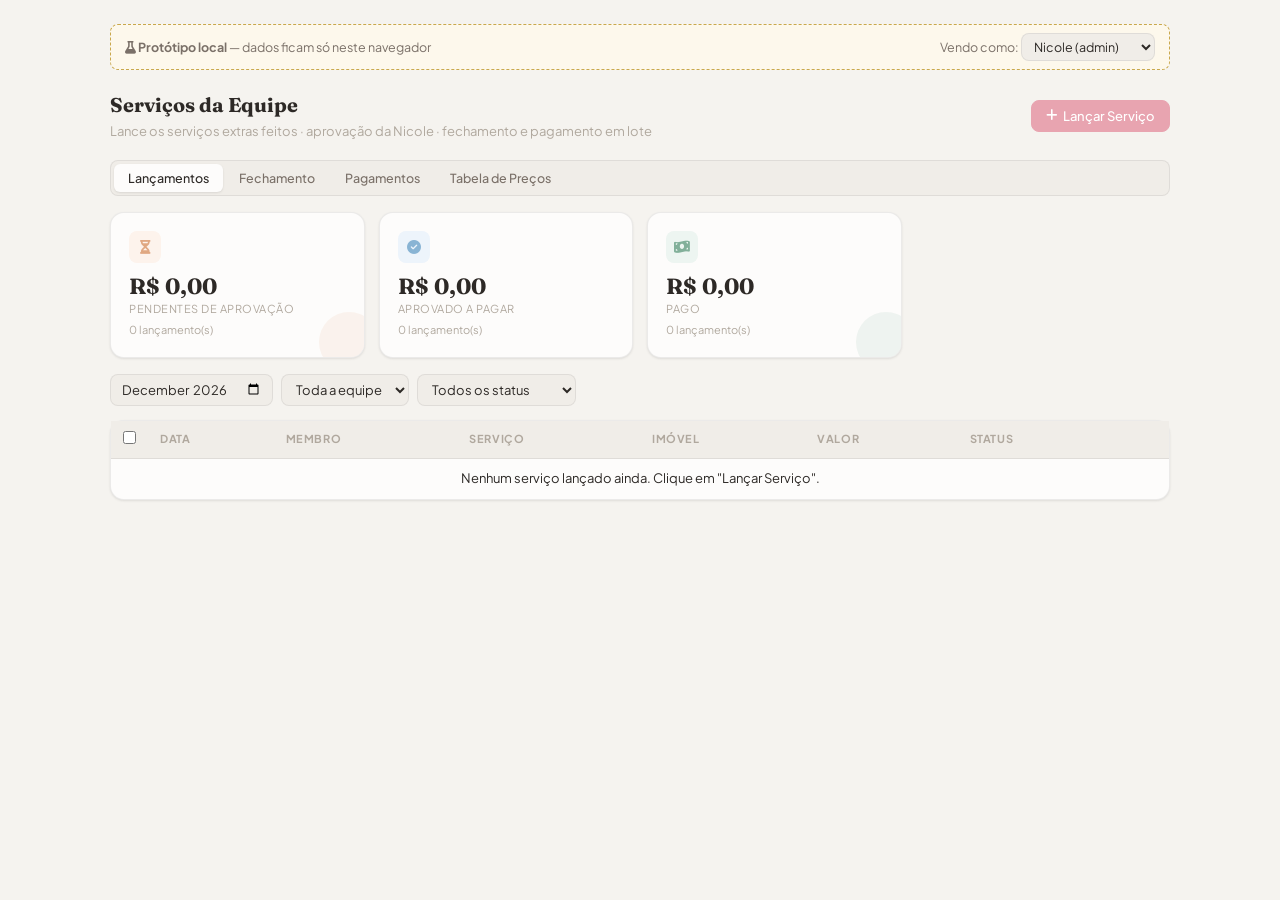
==== prototipos/servicos-equipe.html @ bc2e1a90 "protótipo local: Serviços da Equipe (lançamento, aprovação, fechamento e pagamento em lote) Co-Autho" ====
<!DOCTYPE html>
<html lang="pt-BR">
<head>
<meta charset="UTF-8">
<meta name="viewport" content="width=device-width, initial-scale=1.0">
<title>Serviços da Equipe — protótipo</title>
<link rel="preconnect" href="https://fonts.googleapis.com">
<link rel="preconnect" href="https://fonts.gstatic.com" crossorigin>
<link href="https://fonts.googleapis.com/css2?family=Fraunces:ital,opsz,wght@0,9..144,400;0,9..144,600;0,9..144,700&family=Plus+Jakarta+Sans:wght@300;400;500;600;700&display=swap" rel="stylesheet">
<link rel="stylesheet" href="https://cdnjs.cloudflare.com/ajax/libs/font-awesome/6.5.0/css/all.min.css">
<link rel="stylesheet" href="../css/styles.css?v=3">
<style>
  /* Protótipo sem sidebar: o body do Claire é flex por causa do menu lateral */
  body { display:block; }
  .proto-wrap { max-width:1100px; margin:0 auto; padding:24px 20px 60px; }
  .proto-bar { display:flex; align-items:center; justify-content:space-between; gap:12px; flex-wrap:wrap; background:var(--gold-light); border:1px dashed var(--gold); border-radius:var(--r-sm); padding:8px 14px; margin-bottom:20px; font-size:12.5px; color:var(--text2); }
  .se-status { font-size:10.5px; padding:2px 9px; border-radius:20px; font-weight:600; white-space:nowrap; }
  .se-status.pendente { background:var(--peach-light); color:var(--peach); }
  .se-status.aprovado { background:var(--sky-light); color:var(--sky); }
  .se-status.recusado { background:var(--vermelha-bg); color:var(--vermelha); }
  .se-status.pago     { background:var(--sage-light); color:var(--sage); }
  .se-icon-btn { background:none; border:none; color:var(--text3); cursor:pointer; font-size:12.5px; padding:3px 6px; border-radius:6px; }
  .se-icon-btn:hover { background:var(--bg3); color:var(--text); }
  .se-icon-btn.ok:hover { color:var(--sage); }
  .se-icon-btn.no:hover { color:var(--vermelha); }
  .se-filtros { display:flex; gap:8px; flex-wrap:wrap; margin-bottom:14px; align-items:center; }
  .se-filtros .form-input, .se-filtros .form-select { width:auto; padding:6px 10px; font-size:13px; }
  .se-chip { border:1px solid var(--border2); background:var(--bg2); border-radius:20px; padding:5px 12px; font-size:12.5px; cursor:pointer; font-family:inherit; color:var(--text2); }
  .se-chip.active { background:var(--rose); border-color:var(--rose); color:#fff; }
  .se-membro-card { border:1px solid var(--border); border-radius:var(--r-sm); margin-bottom:10px; background:var(--bg2); }
  .se-membro-head { display:flex; align-items:center; gap:10px; padding:10px 14px; cursor:pointer; }
  .se-membro-head .nome { font-weight:600; flex:1; }
  .se-membro-head .total { font-family:var(--font-display); font-weight:700; font-size:17px; color:var(--sage); }
  .se-membro-itens { border-top:1px solid var(--border); padding:4px 14px 10px; display:none; }
  .se-membro-card.open .se-membro-itens { display:block; }
  .se-aviso { background:var(--peach-light); border:1px solid var(--peach-mid); color:#9a6440; border-radius:var(--r-sm); padding:9px 13px; font-size:12.5px; margin-bottom:12px; }
  .se-vazio { text-align:center; padding:26px; color:var(--text3); font-size:13px; }
  .se-tab-panel { display:none; }
  .se-tab-panel.active { display:block; }
  /* Relatório */
  #se-relatorio { font-size:13px; }
  #se-relatorio h3 { font-family:var(--font-display); font-size:15px; margin:16px 0 6px; display:flex; justify-content:space-between; }
  #se-relatorio .rel-total { margin-top:16px; padding-top:10px; border-top:2px solid var(--text); display:flex; justify-content:space-between; font-weight:700; font-size:15px; }
  @media (max-width:700px){
    .proto-wrap { padding:16px 12px 60px; }
    .form-row { grid-template-columns:1fr; }
    .se-hide-mobile { display:none; }
    .metrics-grid { grid-template-columns:repeat(3,1fr) !important; gap:6px !important; }
    .metric-card { padding:10px !important; }
    .metric-card .metric-icon { display:none; }
    .metric-card .metric-value { font-size:14px !important; }
    .metric-card .metric-label { font-size:9px; letter-spacing:0; }
    .data-table th, .data-table td { padding:8px 6px; }
  }
  @media print {
    body * { visibility:hidden; }
    #se-relatorio, #se-relatorio * { visibility:visible; }
    #se-relatorio { position:absolute; left:0; top:0; width:100%; }
    .modal-overlay { background:none; }
  }
</style>
</head>
<body>
<div class="proto-wrap">

  <!-- Só no protótipo: no Claire isso vem do login (getCurrentUser/isAdmin) -->
  <div class="proto-bar">
    <span><i class="fa-solid fa-flask"></i> <b>Protótipo local</b> — dados ficam só neste navegador</span>
    <span>Vendo como:
      <select class="form-select" id="se-usuario" onchange="trocarUsuarioProto(this.value)" style="width:auto;display:inline-block;padding:4px 8px;font-size:12.5px;"></select>
    </span>
  </div>

  <div style="display:flex;align-items:center;justify-content:space-between;margin-bottom:18px;flex-wrap:wrap;gap:10px;">
    <div>
      <h2 style="font-family:var(--font-display);font-size:20px;font-weight:700;">Serviços da Equipe</h2>
      <p style="color:var(--text3);font-size:13px;margin-top:2px;">Lance os serviços extras feitos · aprovação da Nicole · fechamento e pagamento em lote</p>
    </div>
    <button class="btn btn-rose" onclick="abrirNovoServico()"><i class="fa-solid fa-plus"></i> Lançar Serviço</button>
  </div>

  <div class="tab-bar" style="margin-bottom:16px;flex-wrap:wrap;">
    <button class="tab-btn se-tab-btn active" data-tab="lancamentos" onclick="switchSETab('lancamentos')">Lançamentos</button>
    <button class="tab-btn se-tab-btn se-admin" data-tab="fechamento" onclick="switchSETab('fechamento')">Fechamento</button>
    <button class="tab-btn se-tab-btn se-admin" data-tab="historico" onclick="switchSETab('historico')">Pagamentos</button>
    <button class="tab-btn se-tab-btn se-admin" data-tab="tabela" onclick="switchSETab('tabela')">Tabela de Preços</button>
  </div>

  <!-- ── LANÇAMENTOS ── -->
  <div class="se-tab-panel active" id="se-tab-lancamentos">
    <div class="metrics-grid" id="se-resumo" style="margin-bottom:16px;"></div>
    <div class="se-filtros">
      <input type="month" class="form-input" id="se-f-mes" onchange="renderServicosEquipe()" title="Mês">
      <select class="form-select se-admin" id="se-f-membro" onchange="renderServicosEquipe()"></select>
      <select class="form-select" id="se-f-status" onchange="renderServicosEquipe()">
        <option value="">Todos os status</option>
        <option value="pendente">Pendente</option>
        <option value="aprovado">Aprovado (a pagar)</option>
        <option value="pago">Pago</option>
        <option value="recusado">Recusado</option>
      </select>
      <button class="btn btn-sm btn-sage se-admin" id="se-btn-aprovar-lote" onclick="aprovarSelecionados()" style="display:none;"><i class="fa-solid fa-check-double"></i> Aprovar selecionados</button>
    </div>
    <div class="card"><div style="overflow-x:auto;"><table class="data-table">
      <thead><tr>
        <th class="se-admin" style="width:28px;"><input type="checkbox" id="se-sel-todos" onchange="selecionarTodosPendentes(this.checked)" title="Selecionar pendentes"></th>
        <th>Data</th><th class="se-admin">Membro</th><th>Serviço</th><th class="se-hide-mobile">Imóvel</th><th>Valor</th><th>Status</th><th></th>
      </tr></thead>
      <tbody id="se-tbody"></tbody>
    </table></div></div>
  </div>

  <!-- ── FECHAMENTO ── -->
  <div class="se-tab-panel" id="se-tab-fechamento">
    <div class="card" style="margin-bottom:16px;"><div class="card-body">
      <div class="form-label" style="margin-bottom:8px;">Período</div>
      <div class="se-filtros" id="se-presets"></div>
      <div class="se-filtros" style="margin-bottom:0;">
        <label style="font-size:12px;color:var(--text3);">De</label>
        <input type="date" class="form-input" id="se-fc-ini" onchange="_fcPreset='custom';renderFechamento()">
        <label style="font-size:12px;color:var(--text3);">até</label>
        <input type="date" class="form-input" id="se-fc-fim" onchange="_fcPreset='custom';renderFechamento()">
      </div>
    </div></div>
    <div id="se-fc-aviso"></div>
    <div class="metrics-grid" id="se-fc-resumo" style="margin-bottom:16px;"></div>
    <div id="se-fc-membros"></div>
    <div style="display:flex;gap:8px;justify-content:flex-end;flex-wrap:wrap;margin-top:14px;">
      <button class="btn" onclick="exportarCSVFechamento()"><i class="fa-solid fa-file-csv"></i> Exportar CSV</button>
      <button class="btn" onclick="abrirRelatorioFechamento()"><i class="fa-solid fa-file-lines"></i> Ver relatório</button>
      <button class="btn btn-sage" onclick="abrirConfirmarPagamento()"><i class="fa-solid fa-money-bill-wave"></i> Registrar pagamento</button>
    </div>
  </div>

  <!-- ── HISTÓRICO DE PAGAMENTOS ── -->
  <div class="se-tab-panel" id="se-tab-historico">
    <div class="card"><div style="overflow-x:auto;"><table class="data-table">
      <thead><tr><th>Pago em</th><th>Período</th><th>Pessoas</th><th>Itens</th><th>Total</th><th></th></tr></thead>
      <tbody id="se-hist-tbody"></tbody>
    </table></div></div>
  </div>

  <!-- ── TABELA DE PREÇOS ── -->
  <div class="se-tab-panel" id="se-tab-tabela">
    <div style="display:flex;justify-content:space-between;align-items:center;margin-bottom:12px;flex-wrap:wrap;gap:8px;">
      <p style="font-size:13px;color:var(--text3);">Valor padrão que já vem preenchido ao lançar. Dá pra ajustar em cada lançamento.</p>
      <button class="btn btn-sm btn-rose" onclick="adicionarTipoServico()"><i class="fa-solid fa-plus"></i> Novo tipo</button>
    </div>
    <div class="card"><div style="overflow-x:auto;"><table class="data-table">
      <thead><tr><th>Serviço</th><th style="width:160px;">Valor padrão (R$)</th><th style="width:130px;">Unidade</th><th style="width:60px;"></th></tr></thead>
      <tbody id="se-tabela-tbody"></tbody>
    </table></div></div>
  </div>

</div>

<!-- Modal: lançar/editar serviço -->
<div class="modal-overlay" id="modal-servico-equipe">
  <div class="modal" style="width:520px;max-width:calc(100vw - 24px);">
    <div class="modal-title" id="se-modal-title">Lançar Serviço</div>
    <div class="form-row">
      <div class="form-group"><label class="form-label">Data em que fez</label><input type="date" class="form-input" id="se-data"></div>
      <div class="form-group"><label class="form-label">Quem fez</label><select class="form-select" id="se-membro"></select></div>
    </div>
    <div class="form-group"><label class="form-label">Serviço</label><select class="form-select" id="se-tipo" onchange="_seAoTrocarTipo()"></select></div>
    <div class="form-group" id="se-desc-wrap" style="display:none;"><label class="form-label">Qual serviço?</label><input type="text" class="form-input" id="se-desc" placeholder="Descreva o serviço"></div>
    <div class="form-group"><label class="form-label">Imóvel (opcional)</label><input type="text" class="form-input" id="se-imovel" list="se-imoveis-list" placeholder="Ex: Apto 302 Leblon"><datalist id="se-imoveis-list"></datalist></div>
    <div class="form-row">
      <div class="form-group"><label class="form-label">Quantidade</label><input type="number" class="form-input" id="se-qtd" min="1" step="1" value="1" oninput="_seAtualizarTotal()"></div>
      <div class="form-group"><label class="form-label">Valor unitário (R$)</label><input type="number" class="form-input" id="se-valor" min="0" step="0.01" oninput="_seAtualizarTotal()"></div>
    </div>
    <div id="se-total-preview" style="font-size:13px;color:var(--text2);margin:-4px 0 12px;"></div>
    <div class="form-group"><label class="form-label">Observações</label><textarea class="form-input" id="se-obs" rows="2" placeholder="Detalhes úteis pra aprovação"></textarea></div>
    <div class="modal-footer"><button class="btn" onclick="closeModal('modal-servico-equipe')">Cancelar</button><button class="btn btn-rose" onclick="salvarServicoEquipe()"><i class="fa-solid fa-check"></i> Salvar</button></div>
  </div>
</div>

<!-- Modal: relatório -->
<div class="modal-overlay" id="modal-se-relatorio">
  <div class="modal" style="width:720px;max-width:calc(100vw - 24px);max-height:90vh;overflow-y:auto;">
    <div id="se-relatorio"></div>
    <div class="modal-footer"><button class="btn" onclick="closeModal('modal-se-relatorio')">Fechar</button><button class="btn" onclick="copiarResumoRelatorio()"><i class="fa-regular fa-copy"></i> Copiar resumo</button><button class="btn btn-rose" onclick="window.print()"><i class="fa-solid fa-print"></i> Imprimir / PDF</button></div>
  </div>
</div>

<!-- Modal: confirmar pagamento -->
<div class="modal-overlay" id="modal-se-pagar">
  <div class="modal" style="width:460px;max-width:calc(100vw - 24px);">
    <div class="modal-title">Registrar pagamento</div>
    <div id="se-pagar-resumo" style="font-size:13px;margin-bottom:14px;"></div>
    <div class="form-group"><label class="form-label">Data do pagamento</label><input type="date" class="form-input" id="se-pagar-data"></div>
    <div class="form-group"><label class="form-label">Observação (opcional)</label><input type="text" class="form-input" id="se-pagar-obs" placeholder="Ex: PIX enviado"></div>
    <div class="modal-footer"><button class="btn" onclick="closeModal('modal-se-pagar')">Cancelar</button><button class="btn btn-sage" onclick="confirmarPagamentoSE()"><i class="fa-solid fa-check"></i> Confirmar pagamento</button></div>
  </div>
</div>

<!-- Modal: recusar -->
<div class="modal-overlay" id="modal-se-recusar">
  <div class="modal" style="width:420px;max-width:calc(100vw - 24px);">
    <div class="modal-title">Recusar lançamento</div>
    <div class="form-group"><label class="form-label">Motivo</label><textarea class="form-input" id="se-recusar-motivo" rows="3" placeholder="A pessoa vai ver esse motivo"></textarea></div>
    <div class="modal-footer"><button class="btn" onclick="closeModal('modal-se-recusar')">Cancelar</button><button class="btn btn-rose" onclick="confirmarRecusaSE()">Recusar</button></div>
  </div>
</div>

<div id="se-toast" style="position:fixed;bottom:22px;left:50%;transform:translateX(-50%);background:var(--text);color:#fff;padding:9px 18px;border-radius:20px;font-size:13px;display:none;z-index:999;"></div>

<script>
/* ═══════════════════════════════════════════════════════════════
   SERVIÇOS DA EQUIPE — protótipo standalone
   Na integração com o Claire:
   - servicosEquipe / servicosTipos / servicosPagamentos viram chaves de
     sync (nx_servicos_equipe, nx_servicos_tipos, nx_servicos_pagamentos)
     e entram em _MERGE_POR_ID_KEYS + backend/app/merge.py.
   - _seUsuario()/_seIsAdmin() trocam por getCurrentUser()/isAdmin(), e o
     membro logado vem de u.attId.
   - SE_MEMBROS vem de ATTS (+ outrosMembros).
   - esc/brl/showToast/closeModal já existem no app.js.
   ═══════════════════════════════════════════════════════════════ */

// ── helpers (já existem no app.js) ──
function esc(s){ return String(s==null?'':s).replace(/[&<>"']/g,c=>({'&':'&amp;','<':'&lt;','>':'&gt;','"':'&quot;',"'":'&#39;'}[c])); }
function brl(v){ return 'R$ '+(parseFloat(v)||0).toLocaleString('pt-BR',{minimumFractionDigits:2,maximumFractionDigits:2}); }
function closeModal(id){ document.getElementById(id).classList.remove('open'); }
let _toastT=null;
function showToast(msg){ const t=document.getElementById('se-toast'); t.textContent=msg; t.style.display='block'; clearTimeout(_toastT); _toastT=setTimeout(()=>t.style.display='none',2200); }
function _hoje(){ const d=new Date(); return d.getFullYear()+'-'+String(d.getMonth()+1).padStart(2,'0')+'-'+String(d.getDate()).padStart(2,'0'); }
function _df(d){ return d?d.split('-').reverse().join('/'):'—'; }

// ── dados ──
const SE_MEMBROS=[
  {id:'patricia',name:'Patrícia'},{id:'sara',name:'Sara'},{id:'lisarb',name:'Lisarb'},{id:'lais',name:'Laís'},
];
// {id, data:'YYYY-MM-DD', membroId, tipoId, descricao, imovelNome, qtd, valorUnit, obs,
//  status:'pendente'|'aprovado'|'recusado', motivoRecusa, criadoPor, criadoEm,
//  aprovadoPor, aprovadoEm, pagamentoId}
let servicosEquipe=[];
// {id, nome, valor, unidade} — id 'outro' é reservado pra serviço livre
let servicosTipos=[];
// {id, dataPagamento, ini, fim, itens:[ids], totais:{membroId:valor}, total, obs, criadoEm}
let servicosPagamentos=[];

const SE_TIPOS_EXEMPLO=[
  {id:1,nome:'Check-in presencial',valor:50,unidade:'por check-in'},
  {id:2,nome:'Vistoria de saída',valor:40,unidade:'por vistoria'},
  {id:3,nome:'Plantão extra',valor:120,unidade:'por turno'},
  {id:4,nome:'Compra/entrega de enxoval',valor:35,unidade:'por ida'},
];

function _seLoad(){
  try{
    servicosEquipe=JSON.parse(localStorage.getItem('proto_servicos_equipe')||'[]');
    servicosPagamentos=JSON.parse(localStorage.getItem('proto_servicos_pagamentos')||'[]');
    const t=localStorage.getItem('proto_servicos_tipos');
    servicosTipos=t?JSON.parse(t):SE_TIPOS_EXEMPLO.slice();
  }catch(e){ servicosTipos=SE_TIPOS_EXEMPLO.slice(); }
}
function _seSave(){
  try{
    localStorage.setItem('proto_servicos_equipe',JSON.stringify(servicosEquipe));
    localStorage.setItem('proto_servicos_tipos',JSON.stringify(servicosTipos));
    localStorage.setItem('proto_servicos_pagamentos',JSON.stringify(servicosPagamentos));
  }catch(e){ showToast('Não foi possível salvar neste navegador'); }
}

// ── usuário (simulado no protótipo) ──
let _seUserId='admin';
function _seIsAdmin(){ return _seUserId==='admin'; }
function _seUsuario(){ return _seIsAdmin()?{id:'admin',nome:'Nicole'}:{id:_seUserId,nome:_seNomeMembro(_seUserId)}; }
function _seNomeMembro(id){ const m=SE_MEMBROS.find(x=>x.id===id); return m?m.name:id; }
function trocarUsuarioProto(id){
  _seUserId=id; try{ localStorage.setItem('proto_servicos_user',id); }catch(e){}
  document.querySelectorAll('.se-admin').forEach(el=>el.style.display=_seIsAdmin()?'':'none');
  if(!_seIsAdmin()) switchSETab('lancamentos');
  renderServicosEquipe();
}

// ── cálculo ──
function seValorItem(s){ return (parseFloat(s.qtd)||1)*(parseFloat(s.valorUnit)||0); }
function seStatus(s){ return s.pagamentoId?'pago':(s.status||'pendente'); }
function seNomeServico(s){
  if(s.tipoId==='outro'||!s.tipoId) return s.descricao||'Outro';
  const t=servicosTipos.find(x=>x.id===s.tipoId);
  return (t?t.nome:(s.tipoNome||'Serviço'))+(s.descricao?' — '+s.descricao:'');
}

// ── abas ──
let _seTab='lancamentos';
function switchSETab(tab){
  _seTab=tab;
  document.querySelectorAll('.se-tab-btn').forEach(b=>b.classList.toggle('active',b.dataset.tab===tab));
  document.querySelectorAll('.se-tab-panel').forEach(p=>p.classList.toggle('active',p.id==='se-tab-'+tab));
  if(tab==='fechamento') renderFechamento();
  else if(tab==='historico') renderHistoricoPagamentos();
  else if(tab==='tabela') renderTabelaPrecos();
  else renderServicosEquipe();
}

// ── lançamentos ──
let _seSelecionados=new Set();
function renderServicosEquipe(){
  const u=_seUsuario(), admin=_seIsAdmin();
  const fm=document.getElementById('se-f-membro');
  if(fm && !fm.options.length) fm.innerHTML='<option value="">Toda a equipe</option>'+SE_MEMBROS.map(m=>'<option value="'+m.id+'">'+esc(m.name)+'</option>').join('');
  const mes=document.getElementById('se-f-mes').value;
  const membro=admin?document.getElementById('se-f-membro').value:u.id;
  const st=document.getElementById('se-f-status').value;

  let lista=servicosEquipe.filter(s=>(!mes||(s.data||'').startsWith(mes)) && (!membro||s.membroId===membro));
  const base=lista;
  if(st) lista=lista.filter(s=>seStatus(s)===st);
  lista.sort((a,b)=>(b.data||'').localeCompare(a.data||'')||b.id-a.id);

  const soma=f=>base.filter(f).reduce((t,s)=>t+seValorItem(s),0);
  const qtd=f=>base.filter(f).length;
  const cards=[
    {l:'Pendentes de aprovação',v:brl(soma(s=>seStatus(s)==='pendente')),sub:qtd(s=>seStatus(s)==='pendente')+' lançamento(s)',c:'peach',i:'fa-hourglass-half'},
    {l:'Aprovado a pagar',v:brl(soma(s=>seStatus(s)==='aprovado')),sub:qtd(s=>seStatus(s)==='aprovado')+' lançamento(s)',c:'sky',i:'fa-circle-check'},
    {l:'Pago',v:brl(soma(s=>seStatus(s)==='pago')),sub:qtd(s=>seStatus(s)==='pago')+' lançamento(s)',c:'sage',i:'fa-money-bill-wave'},
  ];
  document.getElementById('se-resumo').innerHTML=cards.map(x=>'<div class="metric-card '+x.c+'"><div class="metric-icon '+x.c+'"><i class="fa-solid '+x.i+'"></i></div><div class="metric-value" style="font-size:22px;">'+x.v+'</div><div class="metric-label">'+x.l+'</div><div class="metric-delta neutral">'+x.sub+'</div></div>').join('');

  // seleção só vale pra pendentes visíveis
  const idsPend=new Set(lista.filter(s=>seStatus(s)==='pendente').map(s=>s.id));
  _seSelecionados=new Set([..._seSelecionados].filter(id=>idsPend.has(id)));
  const btnLote=document.getElementById('se-btn-aprovar-lote');
  btnLote.style.display=admin&&_seSelecionados.size?'':'none';
  btnLote.innerHTML='<i class="fa-solid fa-check-double"></i> Aprovar selecionados ('+_seSelecionados.size+')';
  document.getElementById('se-sel-todos').checked=idsPend.size>0&&_seSelecionados.size===idsPend.size;

  const stLabel={pendente:'Pendente',aprovado:'Aprovado',recusado:'Recusado',pago:'Pago'};
  const tb=document.getElementById('se-tbody');
  if(!lista.length){
    tb.innerHTML='<tr><td colspan="8" class="se-vazio">'+(servicosEquipe.length?'Nenhum lançamento com esses filtros.':'Nenhum serviço lançado ainda. Clique em "Lançar Serviço".')+'</td></tr>';
    return;
  }
  tb.innerHTML=lista.map(s=>{
    const status=seStatus(s);
    const podeEditar=status!=='pago' && (admin || (s.membroId===u.id && status!=='aprovado'));
    let acoes='';
    if(admin && status==='pendente') acoes+='<button class="se-icon-btn ok" onclick="aprovarServico('+s.id+')" title="Aprovar"><i class="fa-solid fa-check"></i></button><button class="se-icon-btn no" onclick="abrirRecusarServico('+s.id+')" title="Recusar"><i class="fa-solid fa-xmark"></i></button>';
    if(admin && (status==='aprovado'||status==='recusado')) acoes+='<button class="se-icon-btn" onclick="voltarPendente('+s.id+')" title="Voltar para pendente"><i class="fa-solid fa-rotate-left"></i></button>';
    if(podeEditar) acoes+='<button class="se-icon-btn" onclick="abrirEditarServico('+s.id+')" title="Editar"><i class="fa-solid fa-pen"></i></button><button class="se-icon-btn" onclick="deletarServico('+s.id+')" title="Apagar"><i class="fa-solid fa-trash"></i></button>';
    const qtdTxt=(parseFloat(s.qtd)||1)>1?'<div style="font-size:10.5px;color:var(--text3);">'+s.qtd+' × '+brl(s.valorUnit)+'</div>':'';
    const obs=s.obs?'<div style="font-size:11px;color:var(--text3);margin-top:2px;">'+esc(s.obs)+'</div>':'';
    const recusa=status==='recusado'&&s.motivoRecusa?'<div style="font-size:11px;color:var(--vermelha);margin-top:2px;"><i class="fa-solid fa-circle-info"></i> '+esc(s.motivoRecusa)+'</div>':'';
    const chk=admin?'<td>'+(status==='pendente'?'<input type="checkbox" data-id="'+s.id+'" '+(_seSelecionados.has(s.id)?'checked':'')+' onchange="toggleSelServico('+s.id+',this.checked)">':'')+'</td>':'';
    return '<tr>'+chk+
      '<td style="white-space:nowrap;font-size:12.5px;">'+_df(s.data)+'</td>'+
      (admin?'<td style="font-weight:600;font-size:13px;">'+esc(_seNomeMembro(s.membroId))+'</td>':'')+
      '<td>'+esc(seNomeServico(s))+obs+recusa+'</td>'+
      '<td class="se-hide-mobile" style="font-size:12px;">'+esc(s.imovelNome||'—')+'</td>'+
      '<td style="white-space:nowrap;font-weight:600;">'+brl(seValorItem(s))+qtdTxt+'</td>'+
      '<td><span class="se-status '+status+'">'+stLabel[status]+'</span></td>'+
      '<td style="white-space:nowrap;text-align:right;">'+acoes+'</td></tr>';
  }).join('');
}
function toggleSelServico(id,on){ on?_seSelecionados.add(id):_seSelecionados.delete(id); renderServicosEquipe(); }
function selecionarTodosPendentes(on){
  _seSelecionados=new Set();
  if(on) document.querySelectorAll('#se-tbody input[data-id]').forEach(c=>_seSelecionados.add(+c.dataset.id));
  renderServicosEquipe();
}

// ── modal de lançamento ──
let _seEditId=null;
function _sePreencherSelects(){
  const u=_seUsuario();
  const sm=document.getElementById('se-membro');
  sm.innerHTML=SE_MEMBROS.map(m=>'<option value="'+m.id+'">'+esc(m.name)+'</option>').join('');
  sm.disabled=!_seIsAdmin(); if(!_seIsAdmin()) sm.value=u.id;
  document.getElementById('se-tipo').innerHTML=servicosTipos.map(t=>'<option value="'+t.id+'">'+esc(t.nome)+' — '+brl(t.valor)+(t.unidade?' '+esc(t.unidade):'')+'</option>').join('')+'<option value="outro">Outro (descrever)</option>';
  const imoveis=[...new Set(servicosEquipe.map(s=>s.imovelNome).filter(Boolean))].sort();
  document.getElementById('se-imoveis-list').innerHTML=imoveis.map(n=>'<option value="'+esc(n)+'">').join('');
}
function _seAoTrocarTipo(){
  const v=document.getElementById('se-tipo').value;
  document.getElementById('se-desc-wrap').style.display=v==='outro'?'':'none';
  document.getElementById('se-desc').placeholder=v==='outro'?'Descreva o serviço':'';
  if(v!=='outro'){ const t=servicosTipos.find(x=>String(x.id)===v); if(t) document.getElementById('se-valor').value=t.valor; }
  else document.getElementById('se-valor').value='';
  _seAtualizarTotal();
}
function _seAtualizarTotal(){
  const q=parseFloat(document.getElementById('se-qtd').value)||1, v=parseFloat(document.getElementById('se-valor').value)||0;
  document.getElementById('se-total-preview').innerHTML=q>1?'Total: <b>'+brl(q*v)+'</b>':'';
}
function abrirNovoServico(){
  _seEditId=null; _sePreencherSelects();
  document.getElementById('se-modal-title').textContent='Lançar Serviço';
  document.getElementById('se-data').value=_hoje();
  document.getElementById('se-imovel').value=''; document.getElementById('se-obs').value=''; document.getElementById('se-desc').value='';
  document.getElementById('se-qtd').value=1;
  document.getElementById('se-tipo').selectedIndex=0; _seAoTrocarTipo();
  document.getElementById('modal-servico-equipe').classList.add('open');
}
function abrirEditarServico(id){
  const s=servicosEquipe.find(x=>x.id===id); if(!s) return;
  _seEditId=id; _sePreencherSelects();
  document.getElementById('se-modal-title').textContent='Editar Serviço';
  document.getElementById('se-data').value=s.data||'';
  document.getElementById('se-membro').value=s.membroId;
  document.getElementById('se-tipo').value=String(s.tipoId||'outro');
  document.getElementById('se-desc-wrap').style.display=s.tipoId==='outro'?'':'none';
  document.getElementById('se-desc').value=s.descricao||'';
  document.getElementById('se-imovel').value=s.imovelNome||'';
  document.getElementById('se-qtd').value=s.qtd||1;
  document.getElementById('se-valor').value=s.valorUnit;
  document.getElementById('se-obs').value=s.obs||'';
  _seAtualizarTotal();
  document.getElementById('modal-servico-equipe').classList.add('open');
}
function salvarServicoEquipe(){
  const tipoV=document.getElementById('se-tipo').value;
  const tipoId=tipoV==='outro'?'outro':+tipoV;
  const desc=document.getElementById('se-desc').value.trim();
  const data=document.getElementById('se-data').value;
  const valor=parseFloat(document.getElementById('se-valor').value);
  if(!data){ showToast('Informe a data.'); return; }
  if(tipoId==='outro'&&!desc){ showToast('Descreva o serviço.'); return; }
  if(isNaN(valor)||valor<0){ showToast('Informe o valor.'); return; }
  const u=_seUsuario();
  const membroId=_seIsAdmin()?document.getElementById('se-membro').value:u.id;
  const tipo=servicosTipos.find(x=>x.id===tipoId);
  const campos={data, membroId, tipoId, tipoNome:tipo?tipo.nome:'', descricao:desc, imovelNome:document.getElementById('se-imovel').value.trim(),
    qtd:Math.max(1,parseFloat(document.getElementById('se-qtd').value)||1), valorUnit:valor, obs:document.getElementById('se-obs').value.trim()};
  if(_seEditId){
    const s=servicosEquipe.find(x=>x.id===_seEditId); if(!s) return;
    Object.assign(s,campos);
    // membro editou um recusado → volta pra fila de aprovação
    if(!_seIsAdmin() && s.status==='recusado'){ s.status='pendente'; s.motivoRecusa=''; }
  } else {
    // lançado pela admin já entra aprovado; pela equipe entra pendente
    const admin=_seIsAdmin();
    servicosEquipe.unshift(Object.assign({id:Date.now(), status:admin?'aprovado':'pendente', motivoRecusa:'', criadoPor:u.id, criadoEm:new Date().toISOString(),
      aprovadoPor:admin?u.id:'', aprovadoEm:admin?new Date().toISOString():'', pagamentoId:null},campos));
  }
  _seSave(); closeModal('modal-servico-equipe'); renderServicosEquipe();
  showToast(_seEditId?'Lançamento atualizado':(_seIsAdmin()?'Serviço lançado e aprovado':'Serviço lançado — aguardando aprovação'));
}
function deletarServico(id){
  if(!confirm('Apagar este lançamento?')) return;
  servicosEquipe=servicosEquipe.filter(x=>x.id!==id); _seSave(); renderServicosEquipe();
}

// ── aprovação ──
function aprovarServico(id){
  const s=servicosEquipe.find(x=>x.id===id); if(!s) return;
  s.status='aprovado'; s.motivoRecusa=''; s.aprovadoPor=_seUsuario().id; s.aprovadoEm=new Date().toISOString();
  _seSave(); renderServicosEquipe(); showToast('Aprovado');
}
function aprovarSelecionados(){
  const n=_seSelecionados.size; if(!n) return;
  _seSelecionados.forEach(id=>{ const s=servicosEquipe.find(x=>x.id===id); if(s&&seStatus(s)==='pendente'){ s.status='aprovado'; s.aprovadoPor=_seUsuario().id; s.aprovadoEm=new Date().toISOString(); } });
  _seSelecionados.clear(); _seSave(); renderServicosEquipe(); showToast(n+' lançamento(s) aprovado(s)');
}
let _seRecusarId=null;
function abrirRecusarServico(id){ _seRecusarId=id; document.getElementById('se-recusar-motivo').value=''; document.getElementById('modal-se-recusar').classList.add('open'); }
function confirmarRecusaSE(){
  const s=servicosEquipe.find(x=>x.id===_seRecusarId); if(!s) return;
  s.status='recusado'; s.motivoRecusa=document.getElementById('se-recusar-motivo').value.trim(); s.aprovadoPor=''; s.aprovadoEm='';
  _seSave(); closeModal('modal-se-recusar'); renderServicosEquipe();
}
function voltarPendente(id){
  const s=servicosEquipe.find(x=>x.id===id); if(!s||s.pagamentoId) return;
  s.status='pendente'; s.motivoRecusa=''; s.aprovadoPor=''; s.aprovadoEm='';
  _seSave(); renderServicosEquipe();
}

// ── fechamento ──
let _fcPreset='mes_atual';
let _fcExcluidos=new Set(); // membros desmarcados neste fechamento
function _fimDoMes(y,m){ return new Date(y,m+1,0).getDate(); }
function _fmt(y,m,d){ return y+'-'+String(m+1).padStart(2,'0')+'-'+String(d).padStart(2,'0'); }
function _sePresets(){
  const d=new Date(), y=d.getFullYear(), m=d.getMonth();
  const py=m===0?y-1:y, pm=m===0?11:m-1;
  const nomeMes=(yy,mm)=>new Date(yy,mm,1).toLocaleDateString('pt-BR',{month:'long'});
  return [
    {id:'mes_atual',     l:'Este mês ('+nomeMes(y,m)+')',      ini:_fmt(y,m,1),   fim:_fmt(y,m,_fimDoMes(y,m))},
    {id:'mes_passado',   l:'Mês passado ('+nomeMes(py,pm)+')', ini:_fmt(py,pm,1), fim:_fmt(py,pm,_fimDoMes(py,pm))},
    {id:'q1',            l:'1ª quinzena',                      ini:_fmt(y,m,1),   fim:_fmt(y,m,15)},
    {id:'q2',            l:'2ª quinzena',                      ini:_fmt(y,m,16),  fim:_fmt(y,m,_fimDoMes(y,m))},
    {id:'tudo_aberto',   l:'Tudo em aberto',                   ini:'',            fim:''},
  ];
}
function aplicarPresetFechamento(id){
  _fcPreset=id;
  const p=_sePresets().find(x=>x.id===id);
  document.getElementById('se-fc-ini').value=p?p.ini:'';
  document.getElementById('se-fc-fim').value=p?p.fim:'';
  renderFechamento();
}
function _fcPeriodo(){ return {ini:document.getElementById('se-fc-ini').value, fim:document.getElementById('se-fc-fim').value}; }
function _noPeriodo(s,p){ return (!p.ini||s.data>=p.ini) && (!p.fim||s.data<=p.fim); }
function _fcItensAPagar(){
  const p=_fcPeriodo();
  return servicosEquipe.filter(s=>seStatus(s)==='aprovado' && _noPeriodo(s,p) && !_fcExcluidos.has(s.membroId));
}
function _fcAgruparPorMembro(itens){
  const g={};
  itens.forEach(s=>{ (g[s.membroId]=g[s.membroId]||[]).push(s); });
  return Object.keys(g).map(id=>({id, nome:_seNomeMembro(id), itens:g[id].sort((a,b)=>a.data.localeCompare(b.data)), total:g[id].reduce((t,s)=>t+seValorItem(s),0)}))
    .sort((a,b)=>a.nome.localeCompare(b.nome));
}
function renderFechamento(){
  if(!document.getElementById('se-fc-ini').value && !document.getElementById('se-fc-fim').value && _fcPreset!=='tudo_aberto' && _fcPreset!=='custom'){
    const p=_sePresets().find(x=>x.id===_fcPreset); if(p){ document.getElementById('se-fc-ini').value=p.ini; document.getElementById('se-fc-fim').value=p.fim; }
  }
  document.getElementById('se-presets').innerHTML=_sePresets().map(p=>'<button class="se-chip '+(_fcPreset===p.id?'active':'')+'" onclick="aplicarPresetFechamento(\''+p.id+'\')">'+esc(p.l)+'</button>').join('');

  const p=_fcPeriodo();
  const pend=servicosEquipe.filter(s=>seStatus(s)==='pendente' && _noPeriodo(s,p));
  document.getElementById('se-fc-aviso').innerHTML=pend.length
    ?'<div class="se-aviso"><i class="fa-solid fa-triangle-exclamation"></i> '+pend.length+' lançamento(s) neste período ainda <b>aguardando aprovação</b> ('+brl(pend.reduce((t,s)=>t+seValorItem(s),0))+'). Eles não entram no pagamento até serem aprovados. <a href="#" onclick="irParaPendentes();return false;" style="color:inherit;font-weight:600;">Revisar agora →</a></div>':'';

  // todos os membros com algo aprovado no período (inclusive desmarcados)
  const todos=_fcAgruparPorMembro(servicosEquipe.filter(s=>seStatus(s)==='aprovado' && _noPeriodo(s,p)));
  const incluidos=todos.filter(g=>!_fcExcluidos.has(g.id));
  const total=incluidos.reduce((t,g)=>t+g.total,0);
  document.getElementById('se-fc-resumo').innerHTML=[
    {l:'Total a pagar',v:brl(total),c:'sage',i:'fa-sack-dollar'},
    {l:'Pessoas',v:incluidos.length,c:'lav',i:'fa-users'},
    {l:'Lançamentos',v:incluidos.reduce((t,g)=>t+g.itens.length,0),c:'sky',i:'fa-list'},
  ].map(x=>'<div class="metric-card '+x.c+'"><div class="metric-icon '+x.c+'"><i class="fa-solid '+x.i+'"></i></div><div class="metric-value" style="font-size:22px;">'+x.v+'</div><div class="metric-label">'+x.l+'</div></div>').join('');

  const box=document.getElementById('se-fc-membros');
  if(!todos.length){ box.innerHTML='<div class="card"><div class="se-vazio">Nada aprovado e em aberto neste período.</div></div>'; return; }
  box.innerHTML=todos.map(g=>{
    const fora=_fcExcluidos.has(g.id);
    return '<div class="se-membro-card" id="se-fc-m-'+g.id+'" style="'+(fora?'opacity:.45;':'')+'">'+
      '<div class="se-membro-head" onclick="this.parentNode.classList.toggle(\'open\')">'+
        '<input type="checkbox" '+(fora?'':'checked')+' onclick="event.stopPropagation()" onchange="toggleMembroFechamento(\''+g.id+'\',this.checked)" title="Incluir neste pagamento">'+
        '<span class="nome">'+esc(g.nome)+' <span style="font-weight:400;font-size:12px;color:var(--text3);">· '+g.itens.length+' serviço(s)</span></span>'+
        '<span class="total">'+brl(g.total)+'</span><i class="fa-solid fa-chevron-down" style="font-size:11px;color:var(--text3);"></i>'+
      '</div>'+
      '<div class="se-membro-itens"><table class="data-table"><tbody>'+
        g.itens.map(s=>'<tr><td style="font-size:12px;white-space:nowrap;width:80px;">'+_df(s.data)+'</td><td style="font-size:12.5px;">'+esc(seNomeServico(s))+(s.imovelNome?' <span style="color:var(--text3);">· '+esc(s.imovelNome)+'</span>':'')+'</td><td style="text-align:right;white-space:nowrap;font-size:12.5px;">'+((parseFloat(s.qtd)||1)>1?'<span style="color:var(--text3);font-size:11px;">'+s.qtd+' × '+brl(s.valorUnit)+' =</span> ':'')+'<b>'+brl(seValorItem(s))+'</b></td></tr>').join('')+
      '</tbody></table></div></div>';
  }).join('');
}
function toggleMembroFechamento(id,on){ on?_fcExcluidos.delete(id):_fcExcluidos.add(id); renderFechamento(); }
function irParaPendentes(){ document.getElementById('se-f-status').value='pendente'; document.getElementById('se-f-mes').value=''; switchSETab('lancamentos'); }
function _fcLabelPeriodo(ini,fim){
  if(!ini&&!fim) return 'Tudo em aberto';
  return (ini?_df(ini):'início')+' a '+(fim?_df(fim):'hoje');
}

// ── relatório ──
let _relTextoResumo='';
function _montarRelatorio(grupos,titulo,subtitulo){
  const total=grupos.reduce((t,g)=>t+g.total,0);
  _relTextoResumo='*'+titulo+'*\n'+subtitulo+'\n\n'+grupos.map(g=>g.nome+': '+brl(g.total)+' ('+g.itens.length+' serviço'+(g.itens.length>1?'s':'')+')').join('\n')+'\n\n*Total: '+brl(total)+'*';
  return '<div style="display:flex;justify-content:space-between;align-items:flex-start;gap:10px;border-bottom:1px solid var(--border2);padding-bottom:10px;">'+
      '<div><div style="font-family:var(--font-display);font-size:19px;font-weight:700;">'+esc(titulo)+'</div><div style="color:var(--text2);font-size:12.5px;">'+esc(subtitulo)+'</div></div>'+
      '<div style="text-align:right;font-size:11.5px;color:var(--text3);">WeCare Hosting<br>gerado em '+_df(_hoje())+'</div></div>'+
    grupos.map(g=>'<h3><span>'+esc(g.nome)+'</span><span>'+brl(g.total)+'</span></h3>'+
      '<table class="data-table"><thead><tr><th>Data</th><th>Serviço</th><th>Imóvel</th><th style="text-align:right;">Qtd</th><th style="text-align:right;">Valor</th></tr></thead><tbody>'+
      g.itens.map(s=>'<tr><td style="white-space:nowrap;">'+_df(s.data)+'</td><td>'+esc(seNomeServico(s))+'</td><td>'+esc(s.imovelNome||'—')+'</td><td style="text-align:right;">'+(s.qtd||1)+'</td><td style="text-align:right;white-space:nowrap;">'+brl(seValorItem(s))+'</td></tr>').join('')+
      '</tbody></table>').join('')+
    '<div class="rel-total"><span>Total geral</span><span>'+brl(total)+'</span></div>';
}
function abrirRelatorioFechamento(){
  const grupos=_fcAgruparPorMembro(_fcItensAPagar());
  if(!grupos.length){ showToast('Nada a pagar neste período.'); return; }
  const p=_fcPeriodo();
  document.getElementById('se-relatorio').innerHTML=_montarRelatorio(grupos,'Serviços Extras — prévia de pagamento','Período: '+_fcLabelPeriodo(p.ini,p.fim)+' · ainda não pago');
  document.getElementById('modal-se-relatorio').classList.add('open');
}
function abrirRelatorioPagamento(pagId){
  const pg=servicosPagamentos.find(x=>x.id===pagId); if(!pg) return;
  const grupos=_fcAgruparPorMembro(servicosEquipe.filter(s=>s.pagamentoId===pagId));
  document.getElementById('se-relatorio').innerHTML=_montarRelatorio(grupos,'Serviços Extras — comprovante de pagamento','Período: '+_fcLabelPeriodo(pg.ini,pg.fim)+' · pago em '+_df(pg.dataPagamento)+(pg.obs?' · '+pg.obs:''));
  document.getElementById('modal-se-relatorio').classList.add('open');
}
function copiarResumoRelatorio(){
  if(navigator.clipboard) navigator.clipboard.writeText(_relTextoResumo).then(()=>showToast('Resumo copiado — cole no WhatsApp'),()=>showToast('Não foi possível copiar'));
}
function exportarCSVFechamento(){
  const itens=_fcItensAPagar();
  if(!itens.length){ showToast('Nada a pagar neste período.'); return; }
  const linhas=[['Membro','Data','Serviço','Imóvel','Qtd','Valor unitário','Total','Obs']];
  itens.slice().sort((a,b)=>_seNomeMembro(a.membroId).localeCompare(_seNomeMembro(b.membroId))||a.data.localeCompare(b.data)).forEach(s=>{
    linhas.push([_seNomeMembro(s.membroId),_df(s.data),seNomeServico(s),s.imovelNome||'',s.qtd||1,String(s.valorUnit).replace('.',','),String(seValorItem(s).toFixed(2)).replace('.',','),s.obs||'']);
  });
  const csv='﻿'+linhas.map(l=>l.map(c=>'"'+String(c).replace(/"/g,'""')+'"').join(';')).join('\n');
  const a=document.createElement('a'); a.href=URL.createObjectURL(new Blob([csv],{type:'text/csv;charset=utf-8'}));
  const p=_fcPeriodo(); a.download='servicos-equipe_'+(p.ini||'inicio')+'_'+(p.fim||'hoje')+'.csv'; a.click();
}

// ── pagamento em lote ──
function abrirConfirmarPagamento(){
  const grupos=_fcAgruparPorMembro(_fcItensAPagar());
  if(!grupos.length){ showToast('Nada a pagar neste período.'); return; }
  const total=grupos.reduce((t,g)=>t+g.total,0);
  document.getElementById('se-pagar-resumo').innerHTML=grupos.map(g=>'<div style="display:flex;justify-content:space-between;padding:3px 0;"><span>'+esc(g.nome)+'</span><b>'+brl(g.total)+'</b></div>').join('')+
    '<div style="display:flex;justify-content:space-between;padding-top:8px;margin-top:6px;border-top:1px solid var(--border2);font-size:14px;"><span>Total</span><b style="color:var(--sage);">'+brl(total)+'</b></div>'+
    '<div style="font-size:11.5px;color:var(--text3);margin-top:8px;">Todos esses lançamentos vão ficar marcados como <b>Pago</b>. Dá pra desfazer depois em Pagamentos.</div>';
  document.getElementById('se-pagar-data').value=_hoje(); document.getElementById('se-pagar-obs').value='';
  document.getElementById('modal-se-pagar').classList.add('open');
}
function confirmarPagamentoSE(){
  const itens=_fcItensAPagar(); if(!itens.length) return;
  const p=_fcPeriodo();
  const grupos=_fcAgruparPorMembro(itens);
  const pg={id:Date.now(), dataPagamento:document.getElementById('se-pagar-data').value||_hoje(), ini:p.ini, fim:p.fim,
    itens:itens.map(s=>s.id), totais:Object.fromEntries(grupos.map(g=>[g.id,+g.total.toFixed(2)])),
    total:+grupos.reduce((t,g)=>t+g.total,0).toFixed(2), obs:document.getElementById('se-pagar-obs').value.trim(), criadoEm:new Date().toISOString()};
  itens.forEach(s=>{ s.pagamentoId=pg.id; });
  servicosPagamentos.unshift(pg);
  _seSave(); closeModal('modal-se-pagar'); renderFechamento();
  showToast('Pagamento registrado: '+brl(pg.total));
  abrirRelatorioPagamento(pg.id);
}
function renderHistoricoPagamentos(){
  const tb=document.getElementById('se-hist-tbody');
  if(!servicosPagamentos.length){ tb.innerHTML='<tr><td colspan="6" class="se-vazio">Nenhum pagamento registrado ainda.</td></tr>'; return; }
  tb.innerHTML=servicosPagamentos.map(pg=>{
    const pessoas=Object.keys(pg.totais||{}).map(_seNomeMembro).join(', ');
    return '<tr><td style="white-space:nowrap;">'+_df(pg.dataPagamento)+'</td><td style="font-size:12.5px;">'+esc(_fcLabelPeriodo(pg.ini,pg.fim))+(pg.obs?'<div style="font-size:11px;color:var(--text3);">'+esc(pg.obs)+'</div>':'')+'</td>'+
      '<td style="font-size:12.5px;">'+esc(pessoas)+'</td><td>'+(pg.itens||[]).length+'</td><td style="font-weight:600;color:var(--sage);white-space:nowrap;">'+brl(pg.total)+'</td>'+
      '<td style="white-space:nowrap;text-align:right;"><button class="se-icon-btn" onclick="abrirRelatorioPagamento('+pg.id+')" title="Ver relatório"><i class="fa-solid fa-file-lines"></i></button><button class="se-icon-btn no" onclick="desfazerPagamento('+pg.id+')" title="Desfazer pagamento"><i class="fa-solid fa-rotate-left"></i></button></td></tr>';
  }).join('');
}
function desfazerPagamento(id){
  if(!confirm('Desfazer este pagamento? Os lançamentos voltam para "Aprovado (a pagar)".')) return;
  servicosEquipe.forEach(s=>{ if(s.pagamentoId===id) s.pagamentoId=null; });
  servicosPagamentos=servicosPagamentos.filter(x=>x.id!==id);
  _seSave(); renderHistoricoPagamentos(); showToast('Pagamento desfeito');
}

// ── tabela de preços ──
function renderTabelaPrecos(){
  const tb=document.getElementById('se-tabela-tbody');
  if(!servicosTipos.length){ tb.innerHTML='<tr><td colspan="4" class="se-vazio">Nenhum tipo cadastrado.</td></tr>'; return; }
  tb.innerHTML=servicosTipos.map(t=>'<tr>'+
    '<td><input class="form-input" value="'+esc(t.nome)+'" onchange="setTipoCampo('+t.id+',\'nome\',this.value)" style="padding:6px 9px;font-size:13px;"></td>'+
    '<td><input type="number" class="form-input" value="'+t.valor+'" min="0" step="0.01" onchange="setTipoCampo('+t.id+',\'valor\',this.value)" style="padding:6px 9px;font-size:13px;"></td>'+
    '<td><input class="form-input" value="'+esc(t.unidade||'')+'" placeholder="ex: por turno" onchange="setTipoCampo('+t.id+',\'unidade\',this.value)" style="padding:6px 9px;font-size:13px;"></td>'+
    '<td><button class="se-icon-btn no" onclick="removerTipoServico('+t.id+')" title="Remover"><i class="fa-solid fa-trash"></i></button></td></tr>').join('');
}
function setTipoCampo(id,campo,v){
  const t=servicosTipos.find(x=>x.id===id); if(!t) return;
  t[campo]=campo==='valor'?(parseFloat(v)||0):v.trim(); _seSave(); showToast('Tabela atualizada');
}
function adicionarTipoServico(){ servicosTipos.push({id:Date.now(),nome:'Novo serviço',valor:0,unidade:''}); _seSave(); renderTabelaPrecos(); }
function removerTipoServico(id){
  // lançamentos antigos guardam tipoNome, então continuam legíveis
  if(!confirm('Remover este tipo? Lançamentos já feitos continuam com o nome.')) return;
  servicosTipos=servicosTipos.filter(x=>x.id!==id); _seSave(); renderTabelaPrecos();
}

// ── init ──
document.querySelectorAll('.modal-overlay').forEach(o=>o.addEventListener('click',e=>{ if(e.target===o) o.classList.remove('open'); }));
_seLoad();
(function(){
  const su=document.getElementById('se-usuario');
  su.innerHTML='<option value="admin">Nicole (admin)</option>'+SE_MEMBROS.map(m=>'<option value="'+m.id+'">'+esc(m.name)+' (equipe)</option>').join('');
  let u='admin'; try{ u=localStorage.getItem('proto_servicos_user')||'admin'; }catch(e){}
  su.value=u;
  document.getElementById('se-f-mes').value=_hoje().substring(0,7);
  trocarUsuarioProto(u);
})();
</script>
</body>
</html>
---- css/styles.css ----
/* ═══════════════════════════════════
   NEXUS DASHBOARD — PASTEL CLEAN THEME
   ═══════════════════════════════════ */
*, *::before, *::after { box-sizing: border-box; margin: 0; padding: 0; }

:root {
  --bg:       #f5f3ef;
  --bg2:      #fdfcfb;
  --bg3:      #f0ede8;
  --bg4:      #e8e4de;
  --border:   rgba(0,0,0,0.07);
  --border2:  rgba(0,0,0,0.13);
  --text:     #2d2926;
  --text2:    #7a7068;
  --text3:    #b0a89e;

  /* Pastel accent palette */
  --rose:        #e8a4b0;
  --rose-light:  #fdf0f3;
  --rose-mid:    #f5d0d9;
  --lavender:    #a89ece;
  --lav-light:   #f2f0fb;
  --lav-mid:     #ddd8f5;
  --sage:        #82b09a;
  --sage-light:  #edf5f1;
  --sage-mid:    #c5e0d5;
  --peach:       #e0a882;
  --peach-light: #fdf3ec;
  --peach-mid:   #f5d8c4;
  --sky:         #89b4d4;
  --sky-light:   #edf4fb;
  --sky-mid:     #c7dff0;
  --gold:        #c9a84c;
  --gold-light:  #fdf8ec;
  --gold-mid:    #f0dfa0;
  --teal:        #4f9b90;
  --teal-light:  #eaf6f3;
  --teal-mid:    #b9ded7;

  /* Bandeira colors */
  --elite:       #b084e0;
  --elite-bg:    #f5eeff;
  --azul-flag:   #5fa8d4;
  --azul-bg:     #edf6fc;
  --verde-flag:  #5aab82;
  --verde-bg:    #edf8f2;
  --amarela:     #d4a843;
  --amarela-bg:  #fdf7e6;
  --vermelha:    #d4726a;
  --vermelha-bg: #fdf0ee;

  --font-display: 'Fraunces', serif;
  --font-body:    'Plus Jakarta Sans', sans-serif;
  --r:    14px;
  --r-sm: 8px;
  --sidebar-w: 248px;
  --shadow: 0 1px 3px rgba(0,0,0,0.06), 0 1px 2px rgba(0,0,0,0.04);
  --shadow-md: 0 4px 12px rgba(0,0,0,0.08);
}

html { scroll-behavior: smooth; }
body {
  font-family: var(--font-body);
  background: var(--bg);
  color: var(--text);
  min-height: 100vh;
  display: flex;
  font-size: 14px;
  line-height: 1.5;
}

/* ── SIDEBAR ── */
#sidebar {
  width: var(--sidebar-w);
  min-height: 100vh;
  background: var(--bg2);
  border-right: 1px solid var(--border);
  display: flex;
  flex-direction: column;
  position: fixed;
  left:0; top:0; bottom:0;
  z-index: 100;
}

.sidebar-logo {
  padding: 24px 20px 18px;
  border-bottom: 1px solid var(--border);
}

.logo-mark {
  font-family: var(--font-display);
  font-size: 22px;
  font-weight: 700;
  color: var(--text);
  letter-spacing: -0.5px;
}

.logo-mark span { color: var(--rose); }

.logo-sub {
  font-size: 11px;
  color: var(--text3);
  margin-top: 2px;
  letter-spacing: 0.4px;
}

.sidebar-nav { padding: 14px 10px; flex: 1; overflow-y: auto; min-height: 0; }

.nav-section {
  font-size: 10px;
  font-weight: 700;
  letter-spacing: 1.2px;
  text-transform: uppercase;
  color: var(--text3);
  padding: 0 10px;
  margin: 14px 0 5px;
}

.nav-item {
  display: flex;
  align-items: center;
  gap: 9px;
  padding: 9px 10px;
  border-radius: var(--r-sm);
  color: var(--text2);
  cursor: pointer;
  border: none; background: none;
  width: 100%; text-align: left;
  font-family: var(--font-body);
  font-size: 13.5px;
  transition: all 0.15s;
  margin-bottom: 1px;
}

.nav-item:hover { background: var(--bg3); color: var(--text); }

.nav-item.active {
  background: var(--rose-light);
  color: var(--rose);
  font-weight: 600;
}

.nav-item i { width: 16px; font-size: 13px; text-align:center; }

.nav-badge {
  margin-left: auto;
  background: var(--rose);
  color: #fff;
  font-size: 10px;
  font-weight: 700;
  border-radius: 20px;
  padding: 1px 7px;
}

.sidebar-user {
  padding: 14px 16px;
  border-top: 1px solid var(--border);
  display: flex;
  align-items: center;
  gap: 10px;
}

.user-avatar {
  width: 34px; height: 34px;
  border-radius: 50%;
  background: var(--rose-mid);
  display: flex; align-items:center; justify-content:center;
  font-family: var(--font-display);
  font-size: 14px; font-weight: 700;
  color: var(--rose);
  flex-shrink: 0;
}

.user-name { font-size: 13px; font-weight: 600; color: var(--text); }
.user-role { font-size: 11px; color: var(--text3); }

/* ── MAIN ── */
#main { margin-left: var(--sidebar-w); flex:1; min-height:100vh; display:flex; flex-direction:column; }

#topbar {
  background: var(--bg2);
  border-bottom: 1px solid var(--border);
  padding: 0 28px;
  height: 58px;
  display: flex;
  align-items: center;
  gap: 14px;
  position: sticky; top:0; z-index:50;
}

.topbar-title { font-family: var(--font-display); font-size: 16px; font-weight: 600; }
.topbar-date { font-size: 12px; color: var(--text3); }

.topbar-right { margin-left: auto; display:flex; align-items:center; gap:8px; }

.topbar-btn {
  width:34px; height:34px;
  border-radius: var(--r-sm);
  background: var(--bg3);
  border: 1px solid var(--border);
  color: var(--text2);
  cursor:pointer;
  display:flex; align-items:center; justify-content:center;
  font-size:14px;
  transition: all 0.15s;
}
.topbar-btn:hover { border-color: var(--border2); color:var(--text); }

.search-bar {
  display:flex; align-items:center; gap:8px;
  background: var(--bg3);
  border: 1px solid var(--border);
  border-radius: var(--r-sm);
  padding: 0 12px;
  height:34px; width:210px;
  transition: border-color 0.15s;
}
.search-bar:focus-within { border-color: var(--rose); }
.search-bar i { color:var(--text3); font-size:12px; }
.search-bar input { background:none; border:none; outline:none; color:var(--text); font-family:var(--font-body); font-size:13px; width:100%; }
.search-bar input::placeholder { color:var(--text3); }

#content { padding: 26px 28px; flex:1; }

/* ── PANELS ── */
.panel { display:none; }
.panel.active { display:block; }

/* ── CARDS ── */
.card {
  background: var(--bg2);
  border: 1px solid var(--border);
  border-radius: var(--r);
  box-shadow: var(--shadow);
}

.card-header {
  padding: 15px 18px;
  border-bottom: 1px solid var(--border);
  display:flex; align-items:center; gap:10px;
}

.card-title { font-size: 14px; font-weight: 600; color: var(--text); }
.card-sub { font-size: 12px; color: var(--text3); margin-top:1px; }
.card-action {
  margin-left: auto;
  font-size: 12px; color: var(--rose);
  cursor:pointer; padding: 4px 10px;
  border-radius: 20px; border: 1px solid transparent;
  background: none; font-family: var(--font-body);
  transition: all 0.15s;
}
.card-action:hover { background: var(--rose-light); border-color: var(--rose-mid); }
.card-body { padding: 16px 18px; }

/* ── METRIC CARDS ── */
.metrics-grid {
  display: grid;
  grid-template-columns: repeat(4, 1fr);
  gap: 14px;
  margin-bottom: 22px;
}

.metric-card {
  background: var(--bg2);
  border: 1px solid var(--border);
  border-radius: var(--r);
  padding: 18px;
  box-shadow: var(--shadow);
  position: relative;
  overflow: hidden;
  transition: box-shadow 0.2s;
}
.metric-card:hover { box-shadow: var(--shadow-md); }
.metric-card::after {
  content:'';
  position:absolute;
  bottom:0; right:0;
  width:60px; height:60px;
  border-radius: 50%;
  opacity: 0.12;
  transform: translate(15px, 15px);
}
.metric-card.rose::after { background: var(--rose); }
.metric-card.sage::after { background: var(--sage); }
.metric-card.peach::after { background: var(--peach); }
.metric-card.lav::after { background: var(--lavender); }

.metric-icon {
  width:32px; height:32px;
  border-radius: var(--r-sm);
  display:flex; align-items:center; justify-content:center;
  font-size:14px;
  margin-bottom:12px;
}
.metric-icon.rose { background:var(--rose-light); color:var(--rose); }
.metric-icon.sage { background:var(--sage-light); color:var(--sage); }
.metric-icon.peach { background:var(--peach-light); color:var(--peach); }
.metric-icon.lav { background:var(--lav-light); color:var(--lavender); }
.metric-icon.sky { background:var(--sky-light); color:var(--sky); }
.metric-icon.gold { background:var(--gold-light); color:var(--gold); }
.metric-icon.teal { background:var(--teal-light); color:var(--teal); }

.metric-value { font-family:var(--font-display); font-size:28px; font-weight:700; line-height:1; }
.metric-label { font-size:11px; color:var(--text3); margin-top:4px; text-transform:uppercase; letter-spacing:0.5px; }
.metric-delta { font-size:11px; margin-top:5px; }
.metric-delta.up { color:var(--sage); }
.metric-delta.neutral { color:var(--text3); }

/* ── BUTTONS ── */
.btn {
  display:inline-flex; align-items:center; gap:6px;
  padding:7px 14px;
  border-radius:var(--r-sm);
  font-size:13px; font-weight:500;
  cursor:pointer;
  border:1px solid var(--border);
  background:var(--bg2);
  color:var(--text);
  font-family:var(--font-body);
  transition: all 0.15s;
}
.btn:hover { border-color:var(--border2); background:var(--bg3); }

.btn-rose { background:var(--rose); border-color:var(--rose); color:#fff; }
.btn-rose:hover { background:#d98fa0; border-color:#d98fa0; }
.btn-sage { background:var(--sage); border-color:var(--sage); color:#fff; }
.btn-sage:hover { background:#6e9e88; border-color:#6e9e88; }
.btn-sm { padding:5px 10px; font-size:12px; }

/* ── BANDEIRA PILL ── */
.bandeira {
  display:inline-flex; align-items:center; gap:5px;
  padding:3px 10px;
  border-radius:20px;
  font-size:11px; font-weight:700;
  letter-spacing:0.3px;
  text-transform:uppercase;
}
.bandeira.elite   { background:var(--elite-bg); color:var(--elite); }
.bandeira.azul    { background:var(--azul-bg); color:var(--azul-flag); }
.bandeira.verde   { background:var(--verde-bg); color:var(--verde-flag); }
.bandeira.amarela { background:var(--amarela-bg); color:var(--amarela); }
.bandeira.vermelha{ background:var(--vermelha-bg); color:var(--vermelha); }

/* ── KPI BAR ── */
.kpi-bar-wrap { margin: 5px 0 2px; }
.kpi-bar-header { display:flex; justify-content:space-between; font-size:12px; margin-bottom:4px; }
.kpi-track { height:6px; background:var(--bg4); border-radius:3px; overflow:hidden; }
.kpi-fill { height:100%; border-radius:3px; transition: width 0.7s ease; }
.kpi-fill.rose { background:var(--rose); }
.kpi-fill.sage { background:var(--sage); }
.kpi-fill.peach { background:var(--peach); }
.kpi-fill.lav  { background:var(--lavender); }
.kpi-fill.sky  { background:var(--sky); }
.kpi-fill.gold { background:var(--gold); }
.kpi-fill.teal { background:var(--teal); }

/* ── FORM ── */
.form-group { margin-bottom:13px; }
.form-label { display:block; font-size:11.5px; color:var(--text2); font-weight:600; margin-bottom:5px; text-transform:uppercase; letter-spacing:0.4px; }
.form-input {
  width:100%; background:var(--bg3);
  border:1px solid var(--border); border-radius:var(--r-sm);
  padding:8px 11px; color:var(--text);
  font-family:var(--font-body); font-size:13.5px;
  outline:none; transition:border-color 0.15s;
}
.form-input:focus { border-color:var(--rose); background:var(--bg2); }
.form-input::placeholder { color:var(--text3); }
.form-select {
  width:100%; background:var(--bg3);
  border:1px solid var(--border); border-radius:var(--r-sm);
  padding:8px 11px; color:var(--text);
  font-family:var(--font-body); font-size:13.5px;
  outline:none; cursor:pointer;
}
.form-row { display:grid; grid-template-columns:1fr 1fr; gap:10px; }

/* ── MODAL ── */
.modal-overlay {
  position:fixed; inset:0;
  background:rgba(45,41,38,0.4);
  z-index:200;
  display:none; align-items:center; justify-content:center;
  backdrop-filter: blur(3px);
}
.modal-overlay.open { display:flex; }
.modal {
  background:var(--bg2);
  border:1px solid var(--border);
  border-radius: var(--r);
  width:500px; max-width:94vw;
  max-height:92vh; overflow-y:auto;
  padding:24px;
  box-shadow: var(--shadow-md);
  animation: modalIn 0.2s ease;
  max-height: 90vh;
  overflow-y: auto;
}
@keyframes modalIn {
  from { opacity:0; transform:translateY(-8px) scale(0.98); }
  to   { opacity:1; transform:translateY(0) scale(1); }
}
.modal-title { font-family:var(--font-display); font-size:18px; font-weight:700; margin-bottom:18px; color:var(--text); }
.modal-footer { display:flex; justify-content:flex-end; gap:8px; margin-top:18px; }

/* ── TABS ── */
.tab-bar {
  display:flex; background:var(--bg3);
  border:1px solid var(--border); border-radius:var(--r-sm);
  padding:3px; gap:2px;
}
.tab-btn {
  padding:6px 14px; border-radius:6px;
  font-size:12.5px; font-weight:500;
  cursor:pointer; border:none; background:none;
  color:var(--text2); font-family:var(--font-body);
  transition:all 0.15s;
}
.tab-btn.active { background:var(--bg2); color:var(--text); box-shadow:var(--shadow); }

/* ── TABLE ── */
.data-table { width:100%; border-collapse:collapse; }
.data-table th {
  font-size:11px; font-weight:700; color:var(--text3);
  text-transform:uppercase; letter-spacing:0.6px;
  padding:10px 12px;
  background:var(--bg3);
  border-bottom:1px solid var(--border);
  text-align:left;
}
.data-table td {
  padding:10px 12px;
  border-bottom:1px solid var(--border);
  font-size:13px;
  color:var(--text);
}
.data-table tr:last-child td { border-bottom:none; }
.data-table tr:hover td { background:var(--bg3); }

/* ── AVATAR ── */
.avatar {
  width:36px; height:36px; border-radius:50%;
  display:flex; align-items:center; justify-content:center;
  font-size:13px; font-weight:700;
  font-family:var(--font-display);
  flex-shrink:0;
}
.av-rose   { background:var(--rose-mid);  color:var(--rose); }
.av-lav    { background:var(--lav-mid);   color:var(--lavender); }
.av-sage   { background:var(--sage-mid);  color:var(--sage); }
.av-peach  { background:var(--peach-mid); color:var(--peach); }
.av-sky    { background:var(--sky-mid);   color:var(--sky); }
.av-gold   { background:var(--gold-mid);  color:var(--gold); }

/* ── POMODORO ── */
.timer-ring { position:relative; display:inline-block; }
.timer-svg { transform:rotate(-90deg); }
.timer-num {
  position:absolute; inset:0;
  display:flex; align-items:center; justify-content:center;
  font-family:var(--font-display); font-size:42px; font-weight:700;
}

/* ── SCROLLBAR ── */
::-webkit-scrollbar { width:5px; height:5px; }
::-webkit-scrollbar-track { background:transparent; }
::-webkit-scrollbar-thumb { background:var(--bg4); border-radius:3px; }

/* ── TWO/THREE COL ── */
.two-col { display:grid; grid-template-columns:1fr 340px; gap:18px; }
.three-col { display:grid; grid-template-columns:1fr 1fr 1fr; gap:16px; }
.two-col-eq { display:grid; grid-template-columns:1fr 1fr; gap:16px; }

/* ── DEMAND STATUS ── */
.demand-tag {
  font-size:10px; font-weight:700; padding:2px 8px;
  border-radius:20px; text-transform:uppercase; letter-spacing:0.3px;
}
.d-pending  { background:var(--peach-light); color:var(--peach); }
.d-done     { background:var(--sage-light); color:var(--sage); }
.d-late     { background:var(--vermelha-bg); color:var(--vermelha); }

/* ── SALARY CARD ── */
.salary-block {
  background:var(--bg3);
  border-radius:var(--r-sm);
  padding:14px;
  margin-bottom:10px;
}
.salary-block:last-child { margin-bottom:0; }
.salary-name { font-size:14px; font-weight:600; margin-bottom:10px; display:flex; align-items:center; gap:8px; }
.salary-row { display:flex; justify-content:space-between; font-size:13px; padding:3px 0; }
.salary-row.total { font-weight:700; font-size:14px; border-top:1px solid var(--border); padding-top:8px; margin-top:4px; }
.salary-label { color:var(--text2); }
.salary-val { font-weight:500; color:var(--text); }

/* ── EDITABLE INPUT ── */
.editable {
  background:var(--bg2); border:1px solid var(--border);
  border-radius:6px; padding:4px 8px;
  font-family:var(--font-body); font-size:13px; color:var(--text);
  width:70px; text-align:center; outline:none;
  transition:border-color 0.15s;
}
.editable:focus { border-color:var(--rose); }
.editable-wide { width:110px; text-align:left; }

/* ── NUMBER INPUT ── */
input[type=number] { -moz-appearance:textfield; }
input[type=number]::-webkit-inner-spin-button,
input[type=number]::-webkit-outer-spin-button { -webkit-appearance:none; margin:0; }

@media (max-width:1200px) {
  .metrics-grid { grid-template-columns:repeat(2,1fr); }
  .two-col { grid-template-columns:1fr; }
}

/* ── LOGIN SCREEN ── */





  to   { opacity:1; transform: translateY(0) scale(1); }
}














  25%{ transform:translateX(-6px); }
  75%{ transform:translateX(6px); }
}
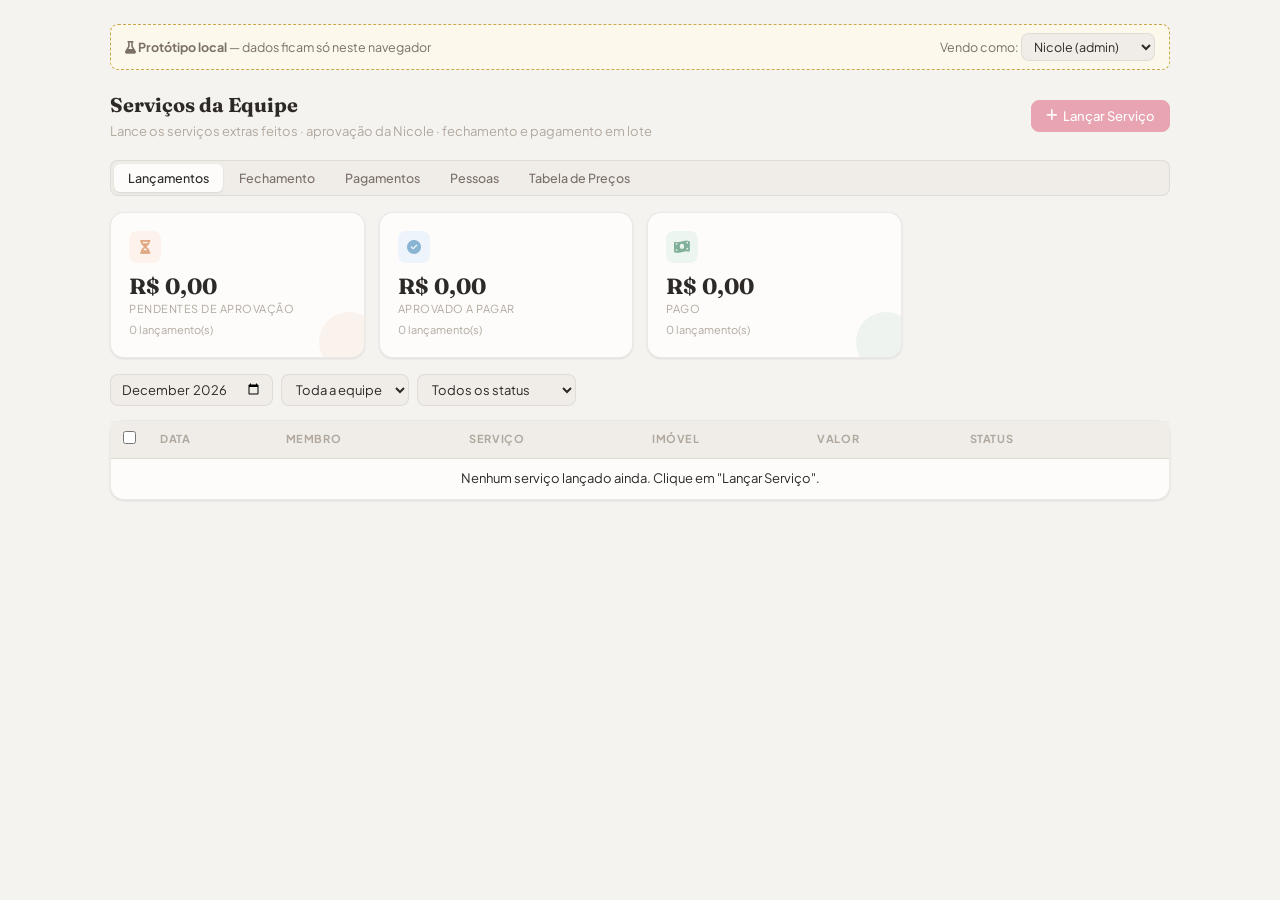
==== commit 97ae8daf: "protótipo Serviços da Equipe: cadastro de pessoas com dados de pagamento (PIX/conta) Co-Authored-By:" ====
--- a/prototipos/servicos-equipe.html
+++ b/prototipos/servicos-equipe.html
@@ -40,6 +40,7 @@
   /* Relatório */
   #se-relatorio { font-size:13px; }
   #se-relatorio h3 { font-family:var(--font-display); font-size:15px; margin:16px 0 6px; display:flex; justify-content:space-between; }
+  #se-relatorio .rel-pagina + .rel-pagina { margin-top:28px; padding-top:20px; border-top:2px dashed var(--border2); }
   #se-relatorio .rel-total { margin-top:16px; padding-top:10px; border-top:2px solid var(--text); display:flex; justify-content:space-between; font-weight:700; font-size:15px; }
   @media (max-width:700px){
     .proto-wrap { padding:16px 12px 60px; }
@@ -57,6 +58,8 @@
     #se-relatorio, #se-relatorio * { visibility:visible; }
     #se-relatorio { position:absolute; left:0; top:0; width:100%; }
     .modal-overlay { background:none; }
+    .modal { max-height:none !important; overflow:visible !important; box-shadow:none !important; }
+    #se-relatorio .rel-pagina + .rel-pagina { border-top:none; margin-top:0; padding-top:0; break-before:page; page-break-before:always; }
   }
 </style>
 </head>
@@ -82,7 +85,8 @@
   <div class="tab-bar" style="margin-bottom:16px;flex-wrap:wrap;">
     <button class="tab-btn se-tab-btn active" data-tab="lancamentos" onclick="switchSETab('lancamentos')">Lançamentos</button>
     <button class="tab-btn se-tab-btn se-admin" data-tab="fechamento" onclick="switchSETab('fechamento')">Fechamento</button>
-    <button class="tab-btn se-tab-btn se-admin" data-tab="historico" onclick="switchSETab('historico')">Pagamentos</button>
+    <button class="tab-btn se-tab-btn" data-tab="historico" onclick="switchSETab('historico')">Pagamentos</button>
+    <button class="tab-btn se-tab-btn se-admin" data-tab="pessoas" onclick="switchSETab('pessoas')">Pessoas</button>
     <button class="tab-btn se-tab-btn se-admin" data-tab="tabela" onclick="switchSETab('tabela')">Tabela de Preços</button>
   </div>
 
@@ -127,7 +131,8 @@
     <div id="se-fc-membros"></div>
     <div style="display:flex;gap:8px;justify-content:flex-end;flex-wrap:wrap;margin-top:14px;">
       <button class="btn" onclick="exportarCSVFechamento()"><i class="fa-solid fa-file-csv"></i> Exportar CSV</button>
-      <button class="btn" onclick="abrirRelatorioFechamento()"><i class="fa-solid fa-file-lines"></i> Ver relatório</button>
+      <button class="btn" onclick="abrirRelatorioFechamento('geral')"><i class="fa-solid fa-file-lines"></i> Relatório geral</button>
+      <button class="btn" onclick="abrirRelatorioFechamento('separado')"><i class="fa-solid fa-copy"></i> Relatórios por pessoa</button>
       <button class="btn btn-sage" onclick="abrirConfirmarPagamento()"><i class="fa-solid fa-money-bill-wave"></i> Registrar pagamento</button>
     </div>
   </div>
@@ -135,12 +140,26 @@
   <!-- ── HISTÓRICO DE PAGAMENTOS ── -->
   <div class="se-tab-panel" id="se-tab-historico">
     <div class="card"><div style="overflow-x:auto;"><table class="data-table">
-      <thead><tr><th>Pago em</th><th>Período</th><th>Pessoas</th><th>Itens</th><th>Total</th><th></th></tr></thead>
+      <thead><tr><th>Pago em</th><th>Período</th><th id="se-hist-th-pessoas">Por pessoa</th><th></th></tr></thead>
       <tbody id="se-hist-tbody"></tbody>
     </table></div></div>
   </div>
 
   <!-- ── TABELA DE PREÇOS ── -->
+  <div class="se-tab-panel" id="se-tab-pessoas">
+    <div style="display:flex;justify-content:space-between;align-items:center;margin-bottom:12px;flex-wrap:wrap;gap:8px;">
+      <p style="font-size:13px;color:var(--text3);">Quem pode receber por serviço extra, com os dados de pagamento.</p>
+      <div style="display:flex;gap:8px;align-items:center;">
+        <label style="font-size:12.5px;color:var(--text2);display:flex;align-items:center;gap:5px;cursor:pointer;"><input type="checkbox" id="se-p-inativos" onchange="renderPessoas()"> mostrar inativos</label>
+        <button class="btn btn-sm btn-rose" onclick="abrirNovaPessoa()"><i class="fa-solid fa-user-plus"></i> Nova pessoa</button>
+      </div>
+    </div>
+    <div class="card"><div style="overflow-x:auto;"><table class="data-table">
+      <thead><tr><th>Nome</th><th class="se-hide-mobile">Contato</th><th>Pagamento</th><th></th></tr></thead>
+      <tbody id="se-pessoas-tbody"></tbody>
+    </table></div></div>
+  </div>
+
   <div class="se-tab-panel" id="se-tab-tabela">
     <div style="display:flex;justify-content:space-between;align-items:center;margin-bottom:12px;flex-wrap:wrap;gap:8px;">
       <p style="font-size:13px;color:var(--text3);">Valor padrão que já vem preenchido ao lançar. Dá pra ajustar em cada lançamento.</p>
@@ -178,8 +197,9 @@
 <!-- Modal: relatório -->
 <div class="modal-overlay" id="modal-se-relatorio">
   <div class="modal" style="width:720px;max-width:calc(100vw - 24px);max-height:90vh;overflow-y:auto;">
+    <select class="form-select" id="se-rel-modo" onchange="trocarModoRelatorio(this.value)" style="margin-bottom:14px;"></select>
     <div id="se-relatorio"></div>
-    <div class="modal-footer"><button class="btn" onclick="closeModal('modal-se-relatorio')">Fechar</button><button class="btn" onclick="copiarResumoRelatorio()"><i class="fa-regular fa-copy"></i> Copiar resumo</button><button class="btn btn-rose" onclick="window.print()"><i class="fa-solid fa-print"></i> Imprimir / PDF</button></div>
+    <div class="modal-footer"><button class="btn" onclick="closeModal('modal-se-relatorio')">Fechar</button><button class="btn" id="se-rel-copiar" onclick="copiarResumoRelatorio()"><i class="fa-regular fa-copy"></i> Copiar resumo</button><button class="btn btn-sage" id="se-rel-whats" onclick="enviarWhatsRelatorio()" style="display:none;"><i class="fa-brands fa-whatsapp"></i> Enviar no WhatsApp</button><button class="btn btn-rose" onclick="window.print()"><i class="fa-solid fa-print"></i> Imprimir / PDF</button></div>
   </div>
 </div>
 
@@ -200,6 +220,35 @@
     <div class="modal-title">Recusar lançamento</div>
     <div class="form-group"><label class="form-label">Motivo</label><textarea class="form-input" id="se-recusar-motivo" rows="3" placeholder="A pessoa vai ver esse motivo"></textarea></div>
     <div class="modal-footer"><button class="btn" onclick="closeModal('modal-se-recusar')">Cancelar</button><button class="btn btn-rose" onclick="confirmarRecusaSE()">Recusar</button></div>
+  </div>
+</div>
+
+<!-- Modal: pessoa (fica por último pra abrir por cima do modal de lançamento) -->
+<div class="modal-overlay" id="modal-se-pessoa">
+  <div class="modal" style="width:540px;max-width:calc(100vw - 24px);max-height:92vh;overflow-y:auto;">
+    <div class="modal-title" id="se-pessoa-title">Nova pessoa</div>
+    <div class="form-row">
+      <div class="form-group"><label class="form-label">Nome *</label><input type="text" class="form-input" id="sp-nome" placeholder="Nome como aparece no relatório"></div>
+      <div class="form-group"><label class="form-label">Função</label><input type="text" class="form-input" id="sp-funcao" list="sp-funcoes" placeholder="Ex: Atendente, Diarista"><datalist id="sp-funcoes"><option value="Atendente"><option value="Coordenação"><option value="Diarista"><option value="Manutenção"><option value="Freelancer"></datalist></div>
+    </div>
+    <div class="form-row">
+      <div class="form-group"><label class="form-label">WhatsApp</label><input type="tel" class="form-input" id="sp-telefone" placeholder="(21) 99999-9999"></div>
+      <div class="form-group"><label class="form-label">CPF / CNPJ</label><input type="text" class="form-input" id="sp-documento" placeholder="Pra recibo / nota"></div>
+    </div>
+    <div class="form-label" style="margin:6px 0 8px;color:var(--text);">Dados para pagamento</div>
+    <div class="form-row">
+      <div class="form-group"><label class="form-label">Tipo da chave PIX</label><select class="form-select" id="sp-pixtipo"><option value="">—</option></select></div>
+      <div class="form-group"><label class="form-label">Chave PIX</label><input type="text" class="form-input" id="sp-pixchave"></div>
+    </div>
+    <details style="margin-bottom:13px;"><summary style="font-size:12.5px;color:var(--text2);cursor:pointer;">Conta bancária (se não usar PIX)</summary>
+      <div class="form-group" style="margin-top:10px;"><label class="form-label">Banco</label><input type="text" class="form-input" id="sp-banco"></div>
+      <div class="form-row">
+        <div class="form-group"><label class="form-label">Agência</label><input type="text" class="form-input" id="sp-agencia"></div>
+        <div class="form-group"><label class="form-label">Conta</label><input type="text" class="form-input" id="sp-conta"></div>
+      </div>
+    </details>
+    <div class="form-group"><label class="form-label">Observações</label><textarea class="form-input" id="sp-obs" rows="2" placeholder="Ex: pagar só no dia 5, conta no nome da mãe…"></textarea></div>
+    <div class="modal-footer"><button class="btn" onclick="closeModal('modal-se-pessoa')">Cancelar</button><button class="btn btn-rose" onclick="salvarPessoa()"><i class="fa-solid fa-check"></i> Salvar</button></div>
   </div>
 </div>
 
@@ -214,7 +263,8 @@
      e entram em _MERGE_POR_ID_KEYS + backend/app/merge.py.
    - _seUsuario()/_seIsAdmin() trocam por getCurrentUser()/isAdmin(), e o
      membro logado vem de u.attId.
-   - SE_MEMBROS vem de ATTS (+ outrosMembros).
+   - servicosPessoas vira nx_servicos_pessoas; na migração, semear com ATTS
+     (+ outrosMembros) e ligar pessoa↔usuário pelo attId pra equipe lançar o próprio.
    - esc/brl/showToast/closeModal já existem no app.js.
    ═══════════════════════════════════════════════════════════════ */
 
@@ -228,9 +278,16 @@
 function _df(d){ return d?d.split('-').reverse().join('/'):'—'; }
 
 // ── dados ──
-const SE_MEMBROS=[
-  {id:'patricia',name:'Patrícia'},{id:'sara',name:'Sara'},{id:'lisarb',name:'Lisarb'},{id:'lais',name:'Laís'},
-];
+// Cadastro de quem pode receber por serviço extra. Inativos saem dos selects
+// mas continuam nos lançamentos/pagamentos antigos (por isso não se apaga quem já tem histórico).
+// {id, nome, funcao, telefone, documento, pixTipo, pixChave, banco, agencia, conta, obs, ativo}
+let servicosPessoas=[];
+const SE_PESSOAS_INICIAIS=[
+  {id:'patricia',nome:'Patrícia'},{id:'sara',nome:'Sara'},{id:'lisarb',nome:'Lisarb'},{id:'lais',nome:'Laís'},
+].map(p=>Object.assign({funcao:'Atendente',telefone:'',documento:'',pixTipo:'',pixChave:'',banco:'',agencia:'',conta:'',obs:'',ativo:true},p));
+const SE_PIX_TIPOS={cpf:'CPF',cnpj:'CNPJ',telefone:'Telefone',email:'E-mail',aleatoria:'Chave aleatória'};
+function _sePessoasAtivas(){ return servicosPessoas.filter(p=>p.ativo!==false).sort((a,b)=>a.nome.localeCompare(b.nome)); }
+function _sePessoa(id){ return servicosPessoas.find(x=>x.id===id); }
 // {id, data:'YYYY-MM-DD', membroId, tipoId, descricao, imovelNome, qtd, valorUnit, obs,
 //  status:'pendente'|'aprovado'|'recusado', motivoRecusa, criadoPor, criadoEm,
 //  aprovadoPor, aprovadoEm, pagamentoId}
@@ -253,13 +310,16 @@
     servicosPagamentos=JSON.parse(localStorage.getItem('proto_servicos_pagamentos')||'[]');
     const t=localStorage.getItem('proto_servicos_tipos');
     servicosTipos=t?JSON.parse(t):SE_TIPOS_EXEMPLO.slice();
-  }catch(e){ servicosTipos=SE_TIPOS_EXEMPLO.slice(); }
+    const p=localStorage.getItem('proto_servicos_pessoas');
+    servicosPessoas=p?JSON.parse(p):SE_PESSOAS_INICIAIS.map(x=>Object.assign({},x));
+  }catch(e){ servicosTipos=SE_TIPOS_EXEMPLO.slice(); servicosPessoas=SE_PESSOAS_INICIAIS.map(x=>Object.assign({},x)); }
 }
 function _seSave(){
   try{
     localStorage.setItem('proto_servicos_equipe',JSON.stringify(servicosEquipe));
     localStorage.setItem('proto_servicos_tipos',JSON.stringify(servicosTipos));
     localStorage.setItem('proto_servicos_pagamentos',JSON.stringify(servicosPagamentos));
+    localStorage.setItem('proto_servicos_pessoas',JSON.stringify(servicosPessoas));
   }catch(e){ showToast('Não foi possível salvar neste navegador'); }
 }
 
@@ -267,7 +327,12 @@
 let _seUserId='admin';
 function _seIsAdmin(){ return _seUserId==='admin'; }
 function _seUsuario(){ return _seIsAdmin()?{id:'admin',nome:'Nicole'}:{id:_seUserId,nome:_seNomeMembro(_seUserId)}; }
-function _seNomeMembro(id){ const m=SE_MEMBROS.find(x=>x.id===id); return m?m.name:id; }
+function _seNomeMembro(id){ const m=_sePessoa(id); return m?m.nome:id; }
+function _sePreencherUsuariosProto(){
+  const su=document.getElementById('se-usuario'), v=su.value;
+  su.innerHTML='<option value="admin">Nicole (admin)</option>'+_sePessoasAtivas().map(m=>'<option value="'+m.id+'">'+esc(m.nome)+' (equipe)</option>').join('');
+  if(v) su.value=v;
+}
 function trocarUsuarioProto(id){
   _seUserId=id; try{ localStorage.setItem('proto_servicos_user',id); }catch(e){}
   document.querySelectorAll('.se-admin').forEach(el=>el.style.display=_seIsAdmin()?'':'none');
@@ -293,6 +358,7 @@
   if(tab==='fechamento') renderFechamento();
   else if(tab==='historico') renderHistoricoPagamentos();
   else if(tab==='tabela') renderTabelaPrecos();
+  else if(tab==='pessoas') renderPessoas();
   else renderServicosEquipe();
 }
 
@@ -301,7 +367,7 @@
 function renderServicosEquipe(){
   const u=_seUsuario(), admin=_seIsAdmin();
   const fm=document.getElementById('se-f-membro');
-  if(fm && !fm.options.length) fm.innerHTML='<option value="">Toda a equipe</option>'+SE_MEMBROS.map(m=>'<option value="'+m.id+'">'+esc(m.name)+'</option>').join('');
+  if(fm){ const v=fm.value; fm.innerHTML='<option value="">Toda a equipe</option>'+servicosPessoas.slice().sort((a,b)=>a.nome.localeCompare(b.nome)).map(m=>'<option value="'+m.id+'">'+esc(m.nome)+(m.ativo===false?' (inativo)':'')+'</option>').join(''); fm.value=v; }
   const mes=document.getElementById('se-f-mes').value;
   const membro=admin?document.getElementById('se-f-membro').value:u.id;
   const st=document.getElementById('se-f-status').value;
@@ -367,7 +433,12 @@
 function _sePreencherSelects(){
   const u=_seUsuario();
   const sm=document.getElementById('se-membro');
-  sm.innerHTML=SE_MEMBROS.map(m=>'<option value="'+m.id+'">'+esc(m.name)+'</option>').join('');
+  // editando lançamento de alguém que foi inativado: mantém a pessoa na lista
+  const atual=_seEditId?(servicosEquipe.find(x=>x.id===_seEditId)||{}).membroId:null;
+  const lista=_sePessoasAtivas(); const pa=atual&&!lista.some(p=>p.id===atual)?_sePessoa(atual):null; if(pa) lista.push(pa);
+  sm.innerHTML=lista.map(m=>'<option value="'+m.id+'">'+esc(m.nome)+'</option>').join('')+
+    (_seIsAdmin()?'<option value="__nova__">+ Cadastrar nova pessoa…</option>':'');
+  sm.onchange=function(){ if(sm.value==='__nova__'){ sm.value=lista[0]?lista[0].id:''; abrirNovaPessoa(true); } };
   sm.disabled=!_seIsAdmin(); if(!_seIsAdmin()) sm.value=u.id;
   document.getElementById('se-tipo').innerHTML=servicosTipos.map(t=>'<option value="'+t.id+'">'+esc(t.nome)+' — '+brl(t.valor)+(t.unidade?' '+esc(t.unidade):'')+'</option>').join('')+'<option value="outro">Outro (descrever)</option>';
   const imoveis=[...new Set(servicosEquipe.map(s=>s.imovelNome).filter(Boolean))].sort();
@@ -531,7 +602,8 @@
     return '<div class="se-membro-card" id="se-fc-m-'+g.id+'" style="'+(fora?'opacity:.45;':'')+'">'+
       '<div class="se-membro-head" onclick="this.parentNode.classList.toggle(\'open\')">'+
         '<input type="checkbox" '+(fora?'':'checked')+' onclick="event.stopPropagation()" onchange="toggleMembroFechamento(\''+g.id+'\',this.checked)" title="Incluir neste pagamento">'+
-        '<span class="nome">'+esc(g.nome)+' <span style="font-weight:400;font-size:12px;color:var(--text3);">· '+g.itens.length+' serviço(s)</span></span>'+
+        '<span class="nome">'+esc(g.nome)+' <span style="font-weight:400;font-size:12px;color:var(--text3);">· '+g.itens.length+' serviço(s)</span><div style="font-weight:400;">'+_seDadosPagHTML(g.id,true)+'</div></span>'+
+        '<button class="btn btn-sm" onclick="event.stopPropagation();abrirRelatorioMembroFechamento(\''+g.id+'\')" title="Extrato só desta pessoa"><i class="fa-solid fa-file-lines"></i> Relatório</button>'+
         '<span class="total">'+brl(g.total)+'</span><i class="fa-solid fa-chevron-down" style="font-size:11px;color:var(--text3);"></i>'+
       '</div>'+
       '<div class="se-membro-itens"><table class="data-table"><tbody>'+
@@ -547,41 +619,127 @@
 }
 
 // ── relatório ──
-let _relTextoResumo='';
-function _montarRelatorio(grupos,titulo,subtitulo){
-  const total=grupos.reduce((t,g)=>t+g.total,0);
-  _relTextoResumo='*'+titulo+'*\n'+subtitulo+'\n\n'+grupos.map(g=>g.nome+': '+brl(g.total)+' ('+g.itens.length+' serviço'+(g.itens.length>1?'s':'')+')').join('\n')+'\n\n*Total: '+brl(total)+'*';
+// _relCtx guarda o que está aberto no modal pra trocar o modo (geral / separado /
+// uma pessoa) sem recalcular de onde veio (prévia do fechamento ou lote pago).
+let _relCtx=null; // {grupos, tipo:'previa'|'pago', periodo, pagoEm, obs}
+let _relModo='geral'; // 'geral' | 'separado' | membroId
+function _relCabecalho(titulo,linhas){
   return '<div style="display:flex;justify-content:space-between;align-items:flex-start;gap:10px;border-bottom:1px solid var(--border2);padding-bottom:10px;">'+
-      '<div><div style="font-family:var(--font-display);font-size:19px;font-weight:700;">'+esc(titulo)+'</div><div style="color:var(--text2);font-size:12.5px;">'+esc(subtitulo)+'</div></div>'+
-      '<div style="text-align:right;font-size:11.5px;color:var(--text3);">WeCare Hosting<br>gerado em '+_df(_hoje())+'</div></div>'+
-    grupos.map(g=>'<h3><span>'+esc(g.nome)+'</span><span>'+brl(g.total)+'</span></h3>'+
-      '<table class="data-table"><thead><tr><th>Data</th><th>Serviço</th><th>Imóvel</th><th style="text-align:right;">Qtd</th><th style="text-align:right;">Valor</th></tr></thead><tbody>'+
-      g.itens.map(s=>'<tr><td style="white-space:nowrap;">'+_df(s.data)+'</td><td>'+esc(seNomeServico(s))+'</td><td>'+esc(s.imovelNome||'—')+'</td><td style="text-align:right;">'+(s.qtd||1)+'</td><td style="text-align:right;white-space:nowrap;">'+brl(seValorItem(s))+'</td></tr>').join('')+
-      '</tbody></table>').join('')+
+    '<div>'+titulo+linhas.map(l=>'<div style="color:var(--text2);font-size:12.5px;">'+l+'</div>').join('')+'</div>'+
+    '<div style="text-align:right;font-size:11.5px;color:var(--text3);">WeCare Hosting<br>gerado em '+_df(_hoje())+'</div></div>';
+}
+function _relTabela(g){
+  return '<table class="data-table" style="margin-top:12px;"><thead><tr><th>Data</th><th>Serviço</th><th>Imóvel</th><th style="text-align:right;">Qtd</th><th style="text-align:right;">Valor</th></tr></thead><tbody>'+
+    g.itens.map(s=>'<tr><td style="white-space:nowrap;">'+_df(s.data)+'</td><td>'+esc(seNomeServico(s))+(s.obs?'<div style="font-size:11px;color:var(--text3);">'+esc(s.obs)+'</div>':'')+'</td><td>'+esc(s.imovelNome||'—')+'</td><td style="text-align:right;">'+(s.qtd||1)+'</td><td style="text-align:right;white-space:nowrap;">'+brl(seValorItem(s))+'</td></tr>').join('')+
+    '</tbody></table>';
+}
+function _relStatusTxt(){
+  const c=_relCtx;
+  return c.tipo==='pago'?'Pago em '+_df(c.pagoEm)+(c.obs?' · '+esc(c.obs):''):'A pagar (prévia)';
+}
+// Extrato de uma pessoa só — é o que vai pra cada um
+function _relIndividual(g){
+  const c=_relCtx;
+  return '<div class="rel-pagina">'+
+    _relCabecalho('<div style="font-size:11px;text-transform:uppercase;letter-spacing:.6px;color:var(--text3);font-weight:600;">Extrato de serviços extras</div><div style="font-family:var(--font-display);font-size:22px;font-weight:700;margin:2px 0 4px;">'+esc(g.nome)+'</div>',
+      ['Período: '+esc(c.periodo),_relStatusTxt()])+
+    _relTabela(g)+
+    '<div class="rel-total"><span>Total a receber</span><span>'+brl(g.total)+'</span></div>'+
+    _relDadosPag(g.id)+
+    (c.tipo==='pago'?'<div style="margin-top:40px;display:flex;gap:30px;font-size:12px;color:var(--text2);"><div style="flex:1;border-top:1px solid var(--text3);padding-top:4px;">Assinatura de '+esc(g.nome)+'</div><div style="width:140px;border-top:1px solid var(--text3);padding-top:4px;">Data</div></div>':'')+
+  '</div>';
+}
+function _relDadosPag(id){
+  const p=_sePessoa(id); if(!p) return '';
+  const linhas=[];
+  if(p.documento) linhas.push(['CPF/CNPJ',p.documento]);
+  if(p.pixChave) linhas.push(['PIX'+(p.pixTipo?' ('+SE_PIX_TIPOS[p.pixTipo]+')':''),p.pixChave]);
+  if(p.banco||p.conta) linhas.push(['Conta',[p.banco,p.agencia?'ag. '+p.agencia:'',p.conta?'cc '+p.conta:''].filter(Boolean).join(' · ')]);
+  if(!linhas.length) return '';
+  return '<div style="margin-top:14px;background:var(--bg3);border-radius:var(--r-sm);padding:10px 13px;font-size:12.5px;">'+
+    '<div style="font-size:10.5px;text-transform:uppercase;letter-spacing:.5px;color:var(--text3);font-weight:600;margin-bottom:4px;">Dados para pagamento</div>'+
+    linhas.map(l=>'<div><span style="color:var(--text3);">'+esc(l[0])+':</span> '+esc(l[1])+'</div>').join('')+'</div>';
+}
+function _relGeral(grupos){
+  const c=_relCtx, total=grupos.reduce((t,g)=>t+g.total,0);
+  return _relCabecalho('<div style="font-family:var(--font-display);font-size:19px;font-weight:700;">Serviços Extras — '+(c.tipo==='pago'?'pagamento':'prévia')+'</div>',['Período: '+esc(c.periodo),_relStatusTxt()])+
+    '<table class="data-table" style="margin-top:12px;"><thead><tr><th>Pessoa</th><th>Pagamento</th><th style="text-align:right;">Serviços</th><th style="text-align:right;">Total</th></tr></thead><tbody>'+
+    grupos.map(g=>'<tr><td style="font-weight:600;">'+esc(g.nome)+'</td><td style="font-size:12px;">'+esc(_sePixTxt(_sePessoa(g.id))||'—')+'</td><td style="text-align:right;">'+g.itens.length+'</td><td style="text-align:right;white-space:nowrap;">'+brl(g.total)+'</td></tr>').join('')+
+    '</tbody></table>'+
+    grupos.map(g=>'<h3><span>'+esc(g.nome)+'</span><span>'+brl(g.total)+'</span></h3>'+_relTabela(g)).join('')+
     '<div class="rel-total"><span>Total geral</span><span>'+brl(total)+'</span></div>';
 }
-function abrirRelatorioFechamento(){
+function _renderRelatorio(){
+  const c=_relCtx; if(!c) return;
+  const admin=_seIsAdmin();
+  // membro da equipe só enxerga o próprio extrato
+  const grupos=admin?c.grupos:c.grupos.filter(g=>g.id===_seUsuario().id);
+  if(!admin) _relModo=_seUsuario().id;
+  const sel=document.getElementById('se-rel-modo');
+  sel.style.display=admin?'':'none';
+  sel.innerHTML='<option value="geral">Geral (todos juntos)</option><option value="separado">Separado por pessoa (1 página cada)</option>'+
+    grupos.map(g=>'<option value="'+g.id+'">Só '+esc(g.nome)+' — '+brl(g.total)+'</option>').join('');
+  sel.value=_relModo;
+  let html;
+  if(_relModo==='geral') html=_relGeral(grupos);
+  else if(_relModo==='separado') html=grupos.map(_relIndividual).join('');
+  else { const g=grupos.find(x=>x.id===_relModo); html=g?_relIndividual(g):'<div class="se-vazio">Nada para esta pessoa.</div>'; }
+  document.getElementById('se-relatorio').innerHTML=html;
+  document.getElementById('se-rel-copiar').style.display=_relModo==='separado'?'none':'';
+  // WhatsApp direto pra pessoa: só no extrato individual, pela admin, com telefone cadastrado
+  const p=_sePessoa(_relModo);
+  document.getElementById('se-rel-whats').style.display=admin&&p&&p.telefone?'':'none';
+}
+function enviarWhatsRelatorio(){
+  const p=_sePessoa(_relModo); if(!p||!p.telefone) return;
+  const num=p.telefone.replace(/\D/g,'').replace(/^55/,'');
+  window.open('https://wa.me/55'+num+'?text='+encodeURIComponent(_relTexto()),'_blank');
+}
+function trocarModoRelatorio(v){ _relModo=v; _renderRelatorio(); }
+function _abrirRelatorio(ctx,modo){
+  _relCtx=ctx; _relModo=modo||'geral'; _renderRelatorio();
+  document.getElementById('modal-se-relatorio').classList.add('open');
+}
+function abrirRelatorioFechamento(membroId){
   const grupos=_fcAgruparPorMembro(_fcItensAPagar());
   if(!grupos.length){ showToast('Nada a pagar neste período.'); return; }
   const p=_fcPeriodo();
-  document.getElementById('se-relatorio').innerHTML=_montarRelatorio(grupos,'Serviços Extras — prévia de pagamento','Período: '+_fcLabelPeriodo(p.ini,p.fim)+' · ainda não pago');
-  document.getElementById('modal-se-relatorio').classList.add('open');
-}
-function abrirRelatorioPagamento(pagId){
+  _abrirRelatorio({grupos, tipo:'previa', periodo:_fcLabelPeriodo(p.ini,p.fim)}, membroId);
+}
+function abrirRelatorioMembroFechamento(membroId){
+  // abre mesmo se a pessoa estiver desmarcada deste pagamento
+  const p=_fcPeriodo();
+  const itens=servicosEquipe.filter(s=>seStatus(s)==='aprovado' && _noPeriodo(s,p) && (s.membroId===membroId || !_fcExcluidos.has(s.membroId)));
+  _abrirRelatorio({grupos:_fcAgruparPorMembro(itens), tipo:'previa', periodo:_fcLabelPeriodo(p.ini,p.fim)}, membroId);
+}
+function abrirRelatorioPagamento(pagId,membroId){
   const pg=servicosPagamentos.find(x=>x.id===pagId); if(!pg) return;
   const grupos=_fcAgruparPorMembro(servicosEquipe.filter(s=>s.pagamentoId===pagId));
-  document.getElementById('se-relatorio').innerHTML=_montarRelatorio(grupos,'Serviços Extras — comprovante de pagamento','Período: '+_fcLabelPeriodo(pg.ini,pg.fim)+' · pago em '+_df(pg.dataPagamento)+(pg.obs?' · '+pg.obs:''));
-  document.getElementById('modal-se-relatorio').classList.add('open');
+  _abrirRelatorio({grupos, tipo:'pago', periodo:_fcLabelPeriodo(pg.ini,pg.fim), pagoEm:pg.dataPagamento, obs:pg.obs}, membroId);
+}
+function _relTexto(){
+  const c=_relCtx; if(!c) return '';
+  const cab='Período: '+c.periodo+'\n'+(c.tipo==='pago'?'Pago em '+_df(c.pagoEm):'A pagar');
+  if(_relModo==='geral'){
+    const total=c.grupos.reduce((t,g)=>t+g.total,0);
+    return '*Serviços Extras*\n'+cab+'\n\n'+c.grupos.map(g=>g.nome+': '+brl(g.total)+' ('+g.itens.length+' serviço'+(g.itens.length>1?'s':'')+')').join('\n')+'\n\n*Total: '+brl(total)+'*';
+  }
+  const g=c.grupos.find(x=>x.id===_relModo); if(!g) return '';
+  return 'Oi, '+g.nome+'! Segue seu extrato de serviços extras 😊\n'+cab+'\n\n'+
+    g.itens.map(s=>'• '+_df(s.data)+' — '+seNomeServico(s)+(s.imovelNome?' ('+s.imovelNome+')':'')+((parseFloat(s.qtd)||1)>1?' · '+s.qtd+'×':'')+': '+brl(seValorItem(s))).join('\n')+
+    '\n\n*Total: '+brl(g.total)+'*'+
+    (_sePixTxt(_sePessoa(g.id))?'\n'+(c.tipo==='pago'?'Enviado para ':'Vai para ')+_sePixTxt(_sePessoa(g.id)):'');
 }
 function copiarResumoRelatorio(){
-  if(navigator.clipboard) navigator.clipboard.writeText(_relTextoResumo).then(()=>showToast('Resumo copiado — cole no WhatsApp'),()=>showToast('Não foi possível copiar'));
+  const t=_relTexto();
+  if(navigator.clipboard) navigator.clipboard.writeText(t).then(()=>showToast('Copiado — cole no WhatsApp'),()=>showToast('Não foi possível copiar'));
 }
 function exportarCSVFechamento(){
   const itens=_fcItensAPagar();
   if(!itens.length){ showToast('Nada a pagar neste período.'); return; }
-  const linhas=[['Membro','Data','Serviço','Imóvel','Qtd','Valor unitário','Total','Obs']];
+  const linhas=[['Membro','Dados pagamento','Data','Serviço','Imóvel','Qtd','Valor unitário','Total','Obs']];
   itens.slice().sort((a,b)=>_seNomeMembro(a.membroId).localeCompare(_seNomeMembro(b.membroId))||a.data.localeCompare(b.data)).forEach(s=>{
-    linhas.push([_seNomeMembro(s.membroId),_df(s.data),seNomeServico(s),s.imovelNome||'',s.qtd||1,String(s.valorUnit).replace('.',','),String(seValorItem(s).toFixed(2)).replace('.',','),s.obs||'']);
+    linhas.push([_seNomeMembro(s.membroId),_sePixTxt(_sePessoa(s.membroId)),_df(s.data),seNomeServico(s),s.imovelNome||'',s.qtd||1,String(s.valorUnit).replace('.',','),String(seValorItem(s).toFixed(2)).replace('.',','),s.obs||'']);
   });
   const csv='﻿'+linhas.map(l=>l.map(c=>'"'+String(c).replace(/"/g,'""')+'"').join(';')).join('\n');
   const a=document.createElement('a'); a.href=URL.createObjectURL(new Blob([csv],{type:'text/csv;charset=utf-8'}));
@@ -593,7 +751,7 @@
   const grupos=_fcAgruparPorMembro(_fcItensAPagar());
   if(!grupos.length){ showToast('Nada a pagar neste período.'); return; }
   const total=grupos.reduce((t,g)=>t+g.total,0);
-  document.getElementById('se-pagar-resumo').innerHTML=grupos.map(g=>'<div style="display:flex;justify-content:space-between;padding:3px 0;"><span>'+esc(g.nome)+'</span><b>'+brl(g.total)+'</b></div>').join('')+
+  document.getElementById('se-pagar-resumo').innerHTML=grupos.map(g=>'<div style="padding:5px 0;border-bottom:1px solid var(--border);"><div style="display:flex;justify-content:space-between;"><span>'+esc(g.nome)+'</span><b>'+brl(g.total)+'</b></div><div>'+_seDadosPagHTML(g.id,true)+'</div></div>').join('')+
     '<div style="display:flex;justify-content:space-between;padding-top:8px;margin-top:6px;border-top:1px solid var(--border2);font-size:14px;"><span>Total</span><b style="color:var(--sage);">'+brl(total)+'</b></div>'+
     '<div style="font-size:11.5px;color:var(--text3);margin-top:8px;">Todos esses lançamentos vão ficar marcados como <b>Pago</b>. Dá pra desfazer depois em Pagamentos.</div>';
   document.getElementById('se-pagar-data').value=_hoje(); document.getElementById('se-pagar-obs').value='';
@@ -614,12 +772,24 @@
 }
 function renderHistoricoPagamentos(){
   const tb=document.getElementById('se-hist-tbody');
-  if(!servicosPagamentos.length){ tb.innerHTML='<tr><td colspan="6" class="se-vazio">Nenhum pagamento registrado ainda.</td></tr>'; return; }
-  tb.innerHTML=servicosPagamentos.map(pg=>{
-    const pessoas=Object.keys(pg.totais||{}).map(_seNomeMembro).join(', ');
-    return '<tr><td style="white-space:nowrap;">'+_df(pg.dataPagamento)+'</td><td style="font-size:12.5px;">'+esc(_fcLabelPeriodo(pg.ini,pg.fim))+(pg.obs?'<div style="font-size:11px;color:var(--text3);">'+esc(pg.obs)+'</div>':'')+'</td>'+
-      '<td style="font-size:12.5px;">'+esc(pessoas)+'</td><td>'+(pg.itens||[]).length+'</td><td style="font-weight:600;color:var(--sage);white-space:nowrap;">'+brl(pg.total)+'</td>'+
-      '<td style="white-space:nowrap;text-align:right;"><button class="se-icon-btn" onclick="abrirRelatorioPagamento('+pg.id+')" title="Ver relatório"><i class="fa-solid fa-file-lines"></i></button><button class="se-icon-btn no" onclick="desfazerPagamento('+pg.id+')" title="Desfazer pagamento"><i class="fa-solid fa-rotate-left"></i></button></td></tr>';
+  const admin=_seIsAdmin(), eu=_seUsuario().id;
+  // membro da equipe vê só os lotes em que recebeu, com o valor dele
+  const lotes=admin?servicosPagamentos:servicosPagamentos.filter(pg=>(pg.totais||{})[eu]!=null);
+  document.getElementById('se-hist-th-pessoas').textContent=admin?'Por pessoa':'Você recebeu';
+  if(!lotes.length){ tb.innerHTML='<tr><td colspan="4" class="se-vazio">Nenhum pagamento registrado ainda.</td></tr>'; return; }
+  tb.innerHTML=lotes.map(pg=>{
+    const ids=admin?Object.keys(pg.totais||{}).sort((a,b)=>_seNomeMembro(a).localeCompare(_seNomeMembro(b))):[eu];
+    const pessoas=ids.map(id=>'<div style="display:flex;align-items:center;gap:8px;padding:2px 0;">'+
+      '<span style="flex:1;font-size:12.5px;">'+esc(_seNomeMembro(id))+'</span>'+
+      '<b style="font-size:12.5px;white-space:nowrap;">'+brl(pg.totais[id])+'</b>'+
+      '<button class="se-icon-btn" onclick="abrirRelatorioPagamento('+pg.id+',\''+id+'\')" title="Extrato de '+esc(_seNomeMembro(id))+'"><i class="fa-solid fa-file-lines"></i></button></div>').join('');
+    const acoes=admin?'<button class="btn btn-sm" onclick="abrirRelatorioPagamento('+pg.id+',\'separado\')" title="Todos os extratos, 1 página cada"><i class="fa-solid fa-copy"></i> Todos</button>'+
+      '<div style="margin-top:6px;font-size:12px;color:var(--text3);">Total <b style="color:var(--sage);">'+brl(pg.total)+'</b></div>'+
+      '<button class="se-icon-btn no" onclick="desfazerPagamento('+pg.id+')" title="Desfazer pagamento" style="margin-top:4px;"><i class="fa-solid fa-rotate-left"></i> desfazer</button>':'';
+    return '<tr><td style="white-space:nowrap;vertical-align:top;">'+_df(pg.dataPagamento)+'</td>'+
+      '<td style="font-size:12.5px;vertical-align:top;">'+esc(_fcLabelPeriodo(pg.ini,pg.fim))+(pg.obs?'<div style="font-size:11px;color:var(--text3);">'+esc(pg.obs)+'</div>':'')+'</td>'+
+      '<td style="min-width:200px;">'+pessoas+'</td>'+
+      '<td style="text-align:right;vertical-align:top;white-space:nowrap;">'+acoes+'</td></tr>';
   }).join('');
 }
 function desfazerPagamento(id){
@@ -627,6 +797,89 @@
   servicosEquipe.forEach(s=>{ if(s.pagamentoId===id) s.pagamentoId=null; });
   servicosPagamentos=servicosPagamentos.filter(x=>x.id!==id);
   _seSave(); renderHistoricoPagamentos(); showToast('Pagamento desfeito');
+}
+
+// ── pessoas ──
+function _sePixTxt(p){
+  if(!p) return '';
+  if(p.pixChave) return 'PIX'+(p.pixTipo?' ('+SE_PIX_TIPOS[p.pixTipo]+')':'')+': '+p.pixChave;
+  if(p.banco||p.conta) return [p.banco,p.agencia?'ag. '+p.agencia:'',p.conta?'cc '+p.conta:''].filter(Boolean).join(' · ');
+  return '';
+}
+// linha de dados de pagamento (fechamento, confirmação e extrato) — com botão de copiar a chave
+function _seDadosPagHTML(id,compacto){
+  const p=_sePessoa(id), txt=_sePixTxt(p);
+  if(!txt) return '<span style="font-size:11.5px;color:var(--peach);"><i class="fa-solid fa-triangle-exclamation"></i> sem dados de pagamento'+(_seIsAdmin()?' · <a href="#" onclick="event.stopPropagation();abrirEditarPessoa(\''+id+'\');return false;" style="color:inherit;">cadastrar</a>':'')+'</span>';
+  const copiar=p.pixChave?' <button class="se-icon-btn" onclick="event.stopPropagation();copiarTexto(\''+esc(p.pixChave).replace(/'/g,"\\'")+'\',\'Chave PIX copiada\')" title="Copiar chave"><i class="fa-regular fa-copy"></i></button>':'';
+  return '<span style="font-size:'+(compacto?'11.5':'12.5')+'px;color:var(--text2);">'+esc(txt)+'</span>'+copiar;
+}
+function copiarTexto(t,msg){ if(navigator.clipboard) navigator.clipboard.writeText(t).then(()=>showToast(msg||'Copiado'),()=>showToast('Não foi possível copiar')); }
+function renderPessoas(){
+  const tb=document.getElementById('se-pessoas-tbody');
+  const inativos=document.getElementById('se-p-inativos').checked;
+  const lista=servicosPessoas.filter(p=>inativos||p.ativo!==false).sort((a,b)=>(a.ativo===false)-(b.ativo===false)||a.nome.localeCompare(b.nome));
+  if(!lista.length){ tb.innerHTML='<tr><td colspan="4" class="se-vazio">Ninguém cadastrado. Clique em "Nova pessoa".</td></tr>'; return; }
+  tb.innerHTML=lista.map(p=>{
+    const inat=p.ativo===false;
+    const temHist=servicosEquipe.some(s=>s.membroId===p.id);
+    return '<tr style="'+(inat?'opacity:.5;':'')+'">'+
+      '<td><div style="font-weight:600;">'+esc(p.nome)+(inat?' <span class="se-status recusado">inativo</span>':'')+'</div><div style="font-size:11.5px;color:var(--text3);">'+esc(p.funcao||'')+(p.documento?' · '+esc(p.documento):'')+'</div></td>'+
+      '<td class="se-hide-mobile" style="font-size:12.5px;">'+(p.telefone?'<a href="https://wa.me/55'+p.telefone.replace(/\D/g,'').replace(/^55/,'')+'" target="_blank" style="color:var(--sage);text-decoration:none;"><i class="fa-brands fa-whatsapp"></i> '+esc(p.telefone)+'</a>':'<span style="color:var(--text3);">—</span>')+'</td>'+
+      '<td>'+_seDadosPagHTML(p.id,true)+(p.obs?'<div style="font-size:11px;color:var(--text3);">'+esc(p.obs)+'</div>':'')+'</td>'+
+      '<td style="white-space:nowrap;text-align:right;">'+
+        '<button class="se-icon-btn" onclick="abrirEditarPessoa(\''+p.id+'\')" title="Editar"><i class="fa-solid fa-pen"></i></button>'+
+        '<button class="se-icon-btn" onclick="toggleAtivoPessoa(\''+p.id+'\')" title="'+(inat?'Reativar':'Inativar (sai das listas, mantém histórico)')+'"><i class="fa-solid '+(inat?'fa-user-check':'fa-user-slash')+'"></i></button>'+
+        (temHist?'':'<button class="se-icon-btn no" onclick="deletarPessoa(\''+p.id+'\')" title="Excluir"><i class="fa-solid fa-trash"></i></button>')+
+      '</td></tr>';
+  }).join('');
+}
+let _sePessoaEditId=null, _sePessoaDoLancamento=false;
+function _sePessoaForm(p){
+  document.getElementById('sp-pixtipo').innerHTML='<option value="">—</option>'+Object.keys(SE_PIX_TIPOS).map(k=>'<option value="'+k+'">'+SE_PIX_TIPOS[k]+'</option>').join('');
+  ['nome','funcao','telefone','documento','pixChave','banco','agencia','conta','obs'].forEach(k=>{ document.getElementById('sp-'+k.toLowerCase()).value=(p&&p[k])||''; });
+  document.getElementById('sp-pixtipo').value=(p&&p.pixTipo)||'';
+  document.getElementById('modal-se-pessoa').classList.add('open');
+  setTimeout(()=>document.getElementById('sp-nome').focus(),50);
+}
+function abrirNovaPessoa(doLancamento){
+  _sePessoaEditId=null; _sePessoaDoLancamento=!!doLancamento;
+  document.getElementById('se-pessoa-title').textContent='Nova pessoa';
+  _sePessoaForm(null);
+}
+function abrirEditarPessoa(id){
+  const p=_sePessoa(id); if(!p) return;
+  _sePessoaEditId=id; _sePessoaDoLancamento=false;
+  document.getElementById('se-pessoa-title').textContent='Editar '+p.nome;
+  _sePessoaForm(p);
+}
+function salvarPessoa(){
+  const nome=document.getElementById('sp-nome').value.trim();
+  if(!nome){ showToast('Informe o nome.'); return; }
+  const dup=servicosPessoas.find(p=>p.nome.toLowerCase()===nome.toLowerCase()&&p.id!==_sePessoaEditId);
+  if(dup&&!confirm('Já existe alguém com o nome "'+dup.nome+'". Salvar mesmo assim?')) return;
+  const campos={nome};
+  ['funcao','telefone','documento','pixChave','banco','agencia','conta','obs'].forEach(k=>{ campos[k]=document.getElementById('sp-'+k.toLowerCase()).value.trim(); });
+  campos.pixTipo=document.getElementById('sp-pixtipo').value;
+  let id=_sePessoaEditId;
+  if(id) Object.assign(_sePessoa(id),campos);
+  else { id='p'+Date.now(); servicosPessoas.push(Object.assign({id,ativo:true},campos)); }
+  _seSave(); closeModal('modal-se-pessoa'); _sePreencherUsuariosProto();
+  if(_sePessoaDoLancamento){ _sePreencherSelects(); document.getElementById('se-membro').value=id; }
+  if(_seTab==='pessoas') renderPessoas(); else if(_seTab==='fechamento') renderFechamento(); else renderServicosEquipe();
+  showToast(_sePessoaEditId?'Cadastro atualizado':'Cadastro de '+nome+' salvo');
+}
+function toggleAtivoPessoa(id){
+  const p=_sePessoa(id); if(!p) return;
+  if(p.ativo!==false){
+    const aberto=servicosEquipe.filter(s=>s.membroId===id&&(seStatus(s)==='aprovado'||seStatus(s)==='pendente')).length;
+    if(!confirm('Inativar '+p.nome+'? A pessoa sai das listas de lançamento, mas o histórico fica.'+(aberto?'\n\nAtenção: tem '+aberto+' lançamento(s) ainda não pago(s) — eles continuam no fechamento.':''))) return;
+  }
+  p.ativo=p.ativo===false; _seSave(); _sePreencherUsuariosProto(); renderPessoas();
+}
+function deletarPessoa(id){
+  if(servicosEquipe.some(s=>s.membroId===id)){ showToast('Tem lançamentos — use Inativar.'); return; }
+  const p=_sePessoa(id); if(!p||!confirm('Excluir '+p.nome+'?')) return;
+  servicosPessoas=servicosPessoas.filter(x=>x.id!==id); _seSave(); _sePreencherUsuariosProto(); renderPessoas();
 }
 
 // ── tabela de preços ──
@@ -655,8 +908,9 @@
 _seLoad();
 (function(){
   const su=document.getElementById('se-usuario');
-  su.innerHTML='<option value="admin">Nicole (admin)</option>'+SE_MEMBROS.map(m=>'<option value="'+m.id+'">'+esc(m.name)+' (equipe)</option>').join('');
+  _sePreencherUsuariosProto();
   let u='admin'; try{ u=localStorage.getItem('proto_servicos_user')||'admin'; }catch(e){}
+  if(u!=='admin'&&!_sePessoa(u)) u='admin';
   su.value=u;
   document.getElementById('se-f-mes').value=_hoje().substring(0,7);
   trocarUsuarioProto(u);
